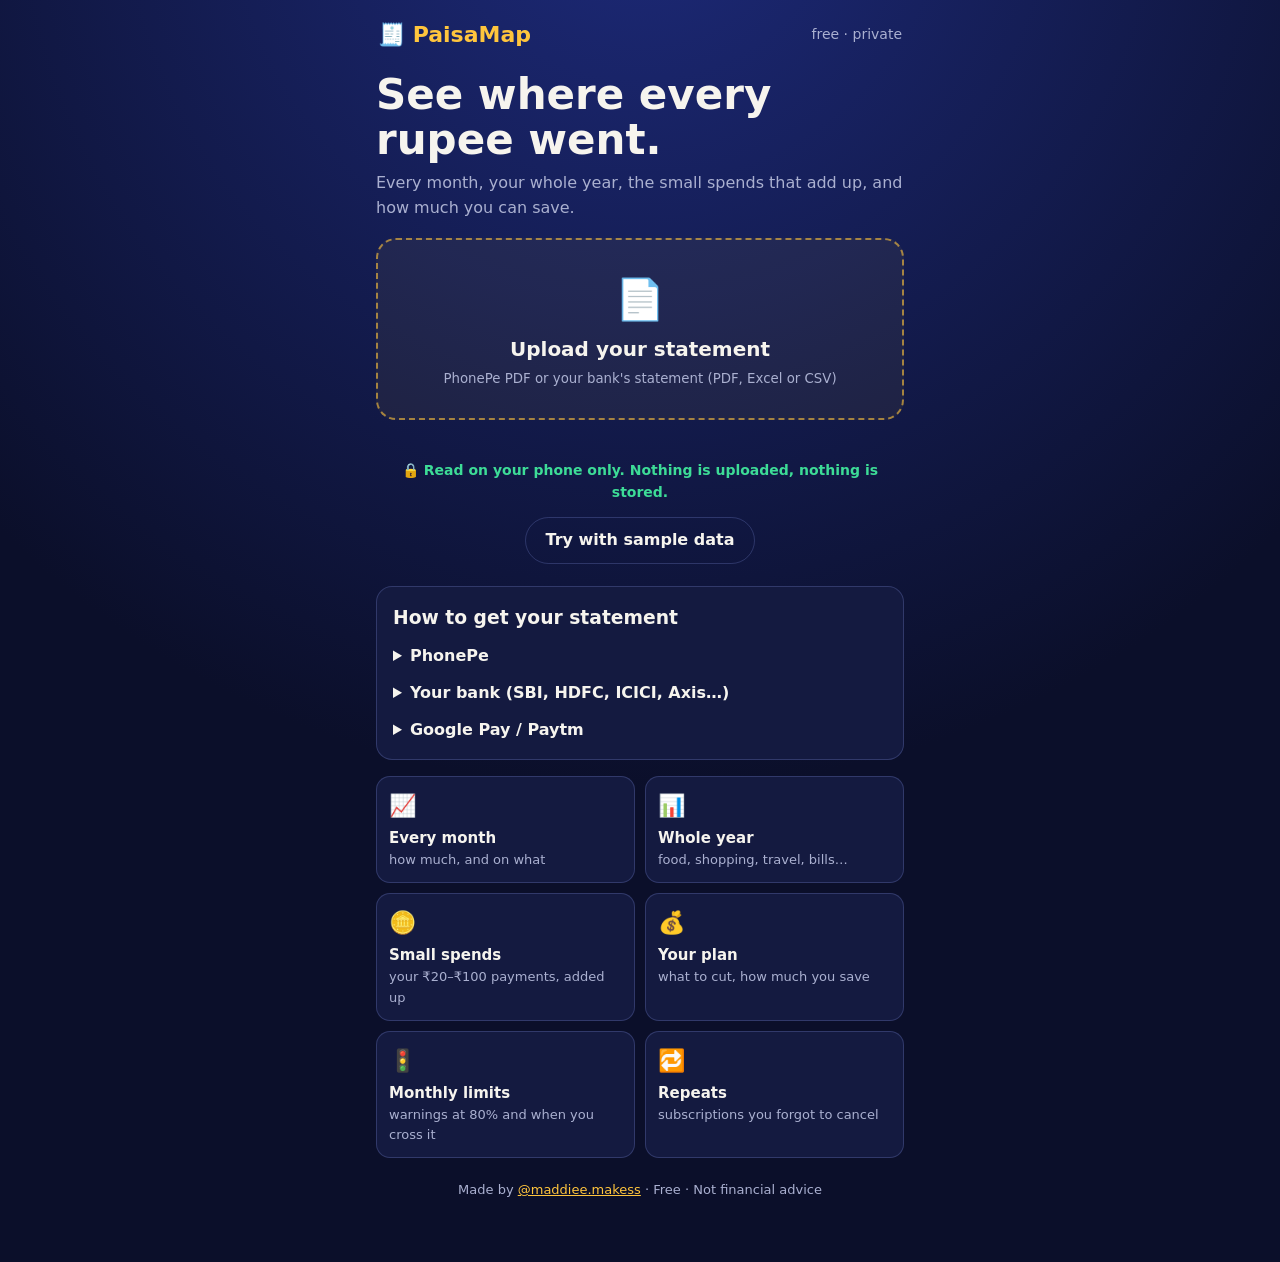
==== index.html @ 25a18e5f "Rename to PaisaMap; never save statements or payments (only limits + labels); cache-busting so updat" ====
<!doctype html>
<html lang="en">
<head>
<meta charset="utf-8">
<meta name="viewport" content="width=device-width, initial-scale=1, viewport-fit=cover">
<title>PaisaMap — see where your money went</title>
<meta name="description" content="Upload your bank or PhonePe statement and see where your money went: every month, the whole year, small spends, your regulars and how much you can save. Free. Read on your phone only.">
<meta property="og:title" content="PaisaMap">
<meta property="og:description" content="See where every rupee went. Free, and your statement never leaves your phone.">
<meta name="theme-color" content="#0b0f2a">
<link rel="icon" href="data:image/svg+xml,<svg xmlns='http://www.w3.org/2000/svg' viewBox='0 0 100 100'><text y='.9em' font-size='90'>🧾</text></svg>">
<link rel="stylesheet" href="assets/style.css?v=5">
<link rel="manifest" href="manifest.webmanifest">
<link rel="apple-touch-icon" href="icon-192.png">
<script src="vendor/xlsx.full.min.js" defer></script>
<script type="module" src="assets/app.js?v=5"></script>
</head>
<body>
<main>
  <div id="home">
    <header class="top"><span class="logo">🧾 PaisaMap</span><span class="by">free · private</span></header>
    <section class="intro">
      <h1>See where every rupee went.</h1>
      <p>Every month, your whole year, the small spends that add up, and how much you can save.</p>
    </section>
    <label id="drop" class="drop">
      <input id="file" type="file" accept=".pdf,.csv,.xls,.xlsx,application/pdf,text/csv" multiple hidden>
      <span class="ic">📄</span><b>Upload your statement</b><small>PhonePe PDF or your bank's statement (PDF, Excel or CSV)</small>
    </label>
    <p id="status" class="status"></p>
    <p class="lock">🔒 Read on your phone only. Nothing is uploaded, nothing is stored.</p>
    <button id="demo" class="ghost">Try with sample data</button>
    <section class="how">
      <h3>How to get your statement</h3>
      <details><summary>PhonePe</summary><p>Open PhonePe → <b>History</b> → tap <b>Download statement</b> (top right) → pick the months → it comes to your email as a PDF. The PDF password is usually in that email.</p></details>
      <details><summary>Your bank (SBI, HDFC, ICICI, Axis…)</summary><p>Net banking or the bank app → <b>Accounts</b> → <b>Statement</b> → choose the dates → download as <b>Excel/CSV</b> (best) or PDF.</p></details>
      <details><summary>Google Pay / Paytm</summary><p>UPI apps pay from your bank account, so your <b>bank statement</b> already has these payments. Use that.</p></details>
    </section>
    <section class="feat">
      <div>📈<b>Every month</b><span>how much, and on what</span></div>
      <div>📊<b>Whole year</b><span>food, shopping, travel, bills…</span></div>
      <div>🪙<b>Small spends</b><span>your ₹20–₹100 payments, added up</span></div>
      <div>💰<b>Your plan</b><span>what to cut, how much you save</span></div>
      <div>🚦<b>Monthly limits</b><span>warnings at 80% and when you cross it</span></div>
      <div>🔁<b>Repeats</b><span>subscriptions you forgot to cancel</span></div>
    </section>
    <p class="foot">Made by <a href="https://www.instagram.com/maddiee.makess/">@maddiee.makess</a> · Free · Not financial advice</p>
  </div>
  <div id="result" hidden>
    <header class="top"><span class="logo">🧾 PaisaMap</span><button id="again" class="small-btn">New statement</button></header>
    <div id="result-body"></div>
  </div>
</main>
</body>
</html>
---- assets/style.css ----
:root{--bg:#0b0f2a;--card:#141a40;--card2:#1a2150;--ink:#f6f4ee;--mute:#aab0d0;--acc:#ffc53d;--grn:#3ddc97;--red:#ff6b6b;--line:rgba(150,170,255,.22)}
*{box-sizing:border-box}
html{background:var(--bg)}
body{min-height:100vh;margin:0;background:radial-gradient(circle at 50% -10%,#1d2a7a 0,var(--bg) 60%) no-repeat;color:var(--ink);font:16px/1.55 system-ui,-apple-system,"Segoe UI",Roboto,sans-serif;-webkit-text-size-adjust:100%}
main{max-width:560px;margin:0 auto;padding:0 16px 48px}
.top{display:flex;align-items:center;justify-content:space-between;padding:18px 2px 6px}
.logo{font-weight:800;font-size:22px;color:var(--acc)}.by{color:var(--mute);font-size:14px}
.intro h1{font-size:clamp(30px,9vw,42px);line-height:1.08;margin:14px 0 8px}.intro p{color:var(--mute);margin:0 0 18px}
.drop{display:flex;flex-direction:column;align-items:center;gap:4px;padding:28px 16px;border:2px dashed rgba(255,197,61,.6);border-radius:20px;background:rgba(255,197,61,.06);cursor:pointer;text-align:center;transition:.15s}
.drop.on,.drop:hover{background:rgba(255,197,61,.14)}.drop .ic{font-size:40px}.drop b{font-size:20px}.drop small{color:var(--mute)}
.status{min-height:1.5em;margin:10px 0 0;color:var(--acc);text-align:center;font-weight:600}.status.bad{color:var(--red)}
.lock{color:var(--grn);text-align:center;font-weight:600;font-size:14px;margin:6px 0 14px}
button{font:inherit;cursor:pointer}
.ghost{display:block;margin:0 auto 22px;background:none;border:1px solid var(--line);color:var(--ink);border-radius:99px;padding:10px 20px;font-weight:700}
.how{background:var(--card);border:1px solid var(--line);border-radius:16px;padding:10px 16px;margin-bottom:16px}.how h3{margin:6px 0}
details summary{cursor:pointer;font-weight:700;padding:6px 0}details p{color:var(--mute);margin:4px 0 10px}
.feat{display:grid;grid-template-columns:1fr 1fr;gap:10px}.feat div{background:var(--card);border:1px solid var(--line);border-radius:14px;padding:12px;font-size:22px}
.feat b{display:block;font-size:15px;margin-top:4px}.feat span{display:block;font-size:13px;color:var(--mute)}
.foot{color:var(--mute);font-size:13px;text-align:center;margin-top:22px}a{color:var(--acc)}
.small-btn{background:var(--card2);border:1px solid var(--line);color:var(--ink);border-radius:99px;padding:6px 14px;font-size:14px;font-weight:700}
.card{background:var(--card);border:1px solid var(--line);border-radius:18px;padding:16px;margin:14px 0}
.card h3{margin:0 0 10px;font-size:19px}.note{color:var(--mute);font-size:14px;margin:8px 0 0}
.kicker{color:var(--mute);font-size:13px;margin:0;text-transform:uppercase;letter-spacing:.04em}
.hero h2{font-size:28px;margin:6px 0 12px}.hero h2 b{color:var(--acc)}
.row3{display:grid;grid-template-columns:repeat(3,1fr);gap:8px}.row3 div,.row2 div{background:var(--card2);border-radius:12px;padding:8px 10px}
.row3 span,.row2 span{display:block;font-size:12px;color:var(--mute)}.row3 b{font-size:18px}.g{color:var(--grn)}.r{color:var(--red)}
.cols{display:flex;align-items:flex-end;gap:5px;height:190px;padding-top:22px}
.col{flex:1;min-width:0;display:flex;flex-direction:column;align-items:center;justify-content:flex-end;height:100%;position:relative}
.col i{display:block;width:100%;background:#5a7cff;border-radius:6px 6px 2px 2px}.col.hi i{background:var(--acc)}
.col span{font-size:12px;color:var(--mute);margin-top:4px}.col em{font-style:normal;font-size:11px;color:var(--acc);font-weight:700;white-space:nowrap;margin-bottom:3px;visibility:hidden}.col.hi em{visibility:visible}.col.hi em{color:var(--acc);font-weight:700}
.hb{display:grid;grid-template-columns:42% 1fr auto;align-items:center;gap:8px;margin:7px 0;font-size:14px}
.hb-t{background:rgba(255,255,255,.06);border-radius:99px;height:12px;overflow:hidden}.hb-t i{display:block;height:100%;border-radius:99px}
.hb-v{text-align:right;font-weight:700;white-space:nowrap}.hb-v small{display:block;font-weight:500;color:var(--mute);font-size:11px}
.small .big{margin:0;color:var(--mute)}.small .huge{font-size:44px;font-weight:900;color:var(--acc);margin:0}
.reg{display:flex;align-items:center;justify-content:space-between;gap:10px;padding:8px 0;border-top:1px solid var(--line)}
.reg b{display:block}.reg small{color:var(--mute)}.reg select{background:var(--card2);color:var(--ink);border:1px solid var(--line);border-radius:10px;padding:6px;max-width:48%;font:inherit;font-size:13px}
.split{height:14px;border-radius:99px;background:var(--acc);overflow:hidden;margin-bottom:10px}.split i{display:block;height:100%;background:#8fa0d8}
.row2{display:grid;grid-template-columns:1fr 1fr;gap:8px}.row2 b{font-size:18px}
.pl{display:flex;justify-content:space-between;gap:10px;padding:8px 0;border-top:1px solid var(--line);font-size:15px}.pl b{color:var(--grn);white-space:nowrap}
.tot{display:flex;justify-content:space-between;align-items:center;background:rgba(61,220,151,.12);border:1px solid rgba(61,220,151,.5);border-radius:12px;padding:10px 12px;margin-top:8px}.tot b{color:var(--grn);font-size:20px}
.persona{text-align:center;background:linear-gradient(135deg,#1d2671,#7a2d8f)}.persona .emo{font-size:56px;margin:4px 0}.persona h3{font-size:26px;margin:0}
canvas{width:100%;height:auto;border-radius:14px;display:block}
.btns{display:flex;gap:10px;margin-top:10px}.btns button{flex:1;border:0;border-radius:12px;padding:12px;font-weight:800;background:var(--acc);color:#1a1206}.btns .alt{background:var(--card2);color:var(--ink);border:1px solid var(--line)}
.list{max-height:420px;overflow:auto}.tx{display:grid;grid-template-columns:56px 1fr auto;gap:8px;padding:6px 0;border-top:1px solid var(--line);font-size:14px}.tx span:first-child{color:var(--mute)}
.primary{display:block;width:100%;margin:6px 0 4px;border:0;border-radius:14px;padding:14px;font-weight:800;font-size:17px;background:var(--acc);color:#1a1206}
.demo-note{background:rgba(255,197,61,.12);border:1px solid rgba(255,197,61,.5);border-radius:12px;padding:8px 12px;margin:10px 0 0;font-size:14px}
.track h4{margin:14px 0 8px}.alerts p{margin:0 0 8px;padding:8px 10px;border-radius:10px;background:rgba(255,107,107,.12);border:1px solid rgba(255,107,107,.45);font-size:14px}
.lim{margin:10px 0}.lim-h{display:flex;justify-content:space-between;font-size:14px}.lim-t{height:12px;border-radius:99px;background:rgba(255,255,255,.08);overflow:hidden;margin:4px 0}
.lim-t i{display:block;height:100%;background:#5a7cff;border-radius:99px}.lim.ok .lim-t i{background:var(--grn)}.lim.warn .lim-t i{background:var(--acc)}.lim.over .lim-t i{background:var(--red)}
.lim-f{display:flex;justify-content:space-between;font-size:13px;color:var(--mute)}.lim.over .lim-f{color:var(--red)}.lim.warn .lim-f{color:var(--acc)}
.link{background:none;border:0;color:var(--acc);font-weight:700;padding:0;font-size:13px;text-decoration:underline}
.chipb{background:var(--card2);border:1px solid var(--line);color:var(--ink);border-radius:99px;padding:4px 10px;font-size:13px;margin:3px 2px}
.add{border-top:1px solid var(--line);margin-top:12px}.add-row{display:flex;gap:8px;margin-bottom:8px}
.add input,.add select,.add textarea{flex:1;min-width:0;background:var(--card2);color:var(--ink);border:1px solid var(--line);border-radius:10px;padding:10px;font:inherit;font-size:15px}
.add textarea{width:100%;margin:6px 0}.add button:not(.link){border:0;border-radius:10px;padding:10px 16px;font-weight:800;background:var(--acc);color:#1a1206}
.pl small{color:var(--mute);font-size:12px}.y{color:var(--acc)!important}
.months{margin-top:4px}.mrow{display:grid;grid-template-columns:52px 1fr auto;align-items:center;gap:8px;margin:6px 0;font-size:14px;position:relative}
.mrow .mn{color:var(--mute);font-weight:700}.mt{height:14px;border-radius:99px;background:rgba(255,255,255,.06);overflow:hidden}.mt i{display:block;height:100%;border-radius:99px;background:#5a7cff}
.mrow b{white-space:nowrap;min-width:78px;text-align:right}.mrow.hi .mn,.mrow.hi b{color:var(--acc)}.mrow.hi .mt i{background:var(--acc)}
.mrow em{position:absolute;right:0;top:-11px;font-style:normal;font-size:10px;font-weight:800;color:#1a1206;background:var(--acc);border-radius:99px;padding:0 6px}
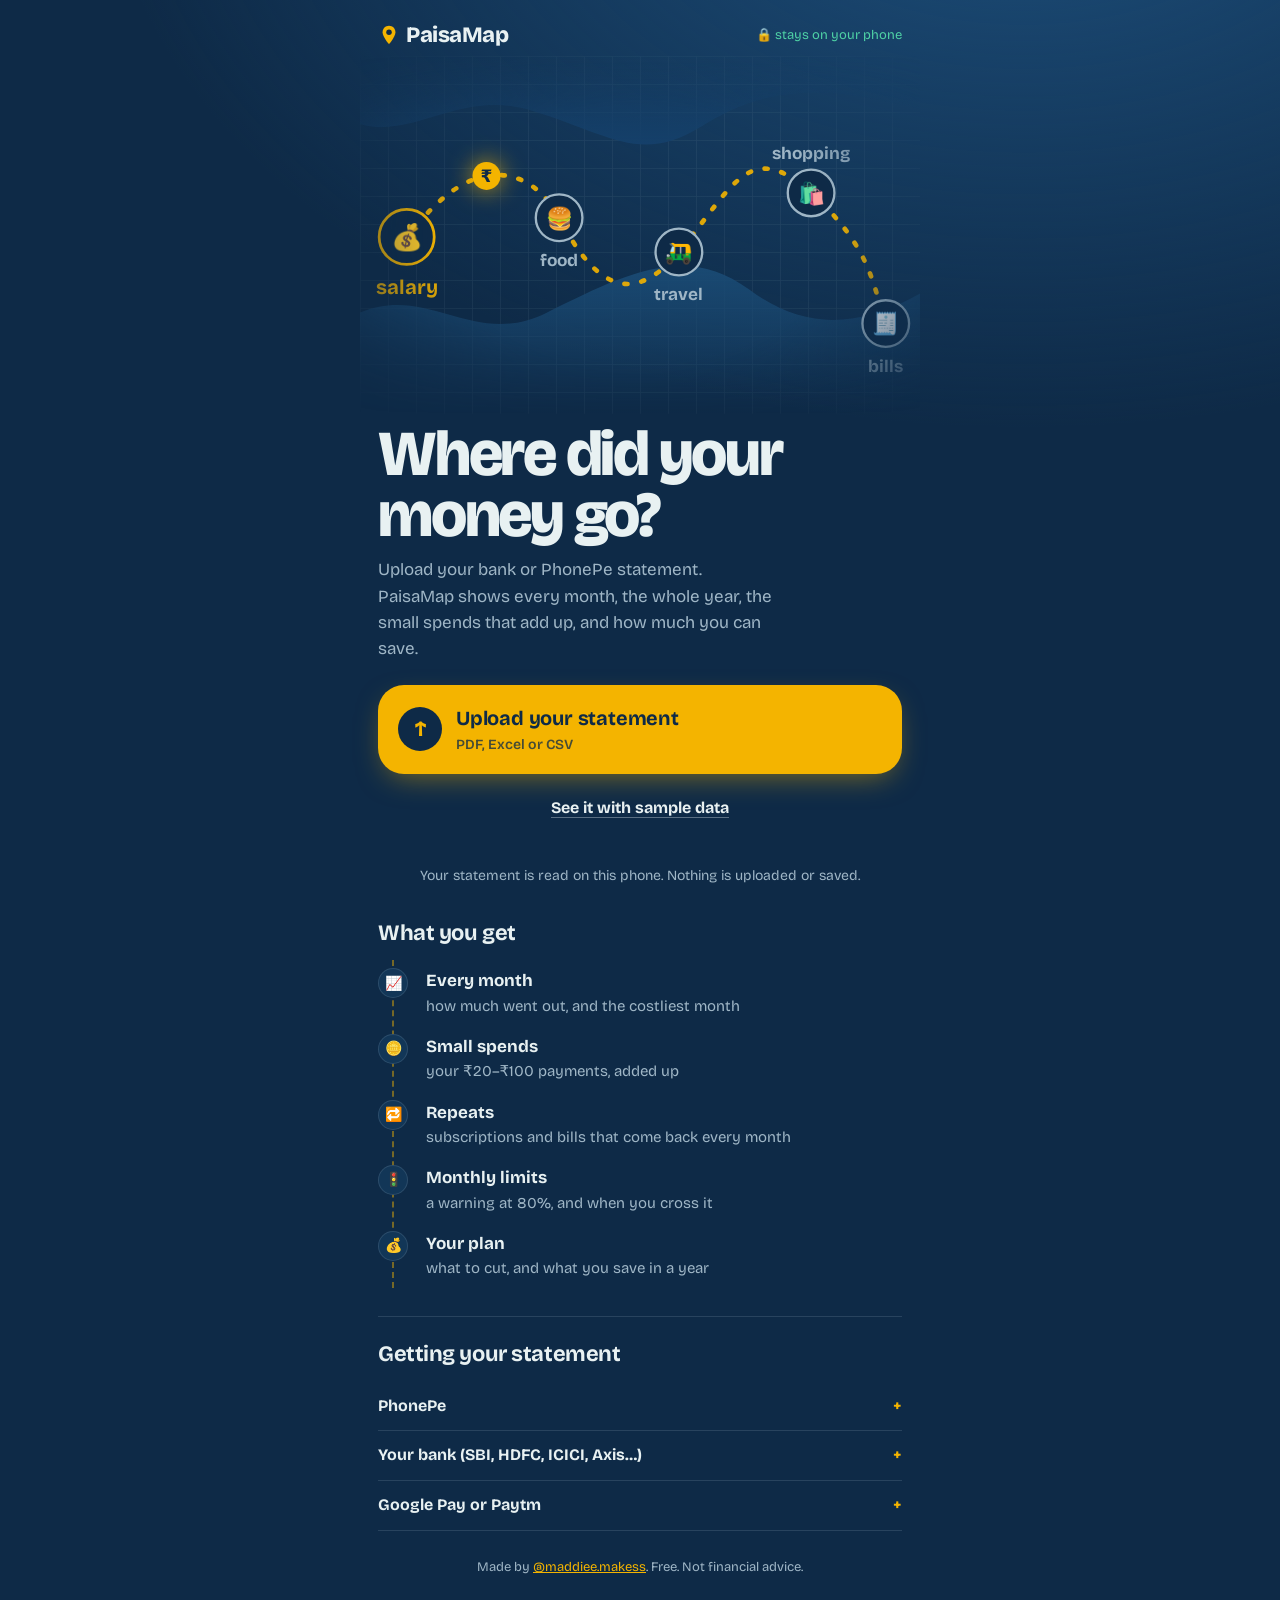
==== commit 96da2d71: "New design: map hero with a travelling ₹ coin, Bricolage type, sea-blue + marigold palette, cursor r" ====
--- a/index.html
+++ b/index.html
@@ -4,50 +4,83 @@
 <meta charset="utf-8">
 <meta name="viewport" content="width=device-width, initial-scale=1, viewport-fit=cover">
 <title>PaisaMap — see where your money went</title>
-<meta name="description" content="Upload your bank or PhonePe statement and see where your money went: every month, the whole year, small spends, your regulars and how much you can save. Free. Read on your phone only.">
+<meta name="description" content="Upload your bank or PhonePe statement and see where your money went: every month, the whole year, small spends, repeats and how much you can save. Free. Read on your phone only.">
 <meta property="og:title" content="PaisaMap">
 <meta property="og:description" content="See where every rupee went. Free, and your statement never leaves your phone.">
-<meta name="theme-color" content="#0b0f2a">
-<link rel="icon" href="data:image/svg+xml,<svg xmlns='http://www.w3.org/2000/svg' viewBox='0 0 100 100'><text y='.9em' font-size='90'>🧾</text></svg>">
-<link rel="stylesheet" href="assets/style.css?v=5">
+<meta name="theme-color" content="#0e2a47">
+<link rel="icon" href="icon-192.png">
+<link rel="preload" href="fonts/bricolage.woff2" as="font" type="font/woff2" crossorigin>
+<link rel="stylesheet" href="assets/style.css?v=6">
 <link rel="manifest" href="manifest.webmanifest">
 <link rel="apple-touch-icon" href="icon-192.png">
 <script src="vendor/xlsx.full.min.js" defer></script>
-<script type="module" src="assets/app.js?v=5"></script>
+<script type="module" src="assets/app.js?v=6"></script>
+<script type="module" src="assets/motion.js?v=6"></script>
 </head>
 <body>
+<div class="cursor" aria-hidden="true"><i></i></div>
 <main>
   <div id="home">
-    <header class="top"><span class="logo">🧾 PaisaMap</span><span class="by">free · private</span></header>
+    <header class="top">
+      <span class="logo"><svg viewBox="0 0 24 24" width="22" height="22" aria-hidden="true"><path d="M12 2c-3.9 0-7 3.1-7 7 0 5.2 7 13 7 13s7-7.8 7-13c0-3.9-3.1-7-7-7z" fill="#F4B400"/><circle cx="12" cy="9" r="3" fill="#0e2a47"/></svg>PaisaMap</span>
+      <span class="safe">🔒 stays on your phone</span>
+    </header>
+
+    <section class="hero-map" aria-label="Your money's route through a month">
+      <svg id="route" viewBox="0 0 360 230" role="img" aria-label="A coin travelling from salary to food, travel, shopping and bills">
+        <defs>
+          <linearGradient id="lg" x1="0" y1="0" x2="0" y2="1"><stop offset="0" stop-color="#1a4a73"/><stop offset="1" stop-color="#1a4a73" stop-opacity="0"/></linearGradient><linearGradient id="lg2" x1="0" y1="1" x2="0" y2="0"><stop offset="0" stop-color="#15406a"/><stop offset="1" stop-color="#15406a" stop-opacity="0"/></linearGradient>
+          <pattern id="grid" width="18" height="18" patternUnits="userSpaceOnUse"><path d="M18 0H0V18" fill="none" stroke="rgba(159,182,198,.10)" stroke-width="1"/></pattern>
+        </defs>
+        <rect width="360" height="230" fill="url(#grid)"/>
+        <path class="land" fill="url(#lg)" d="M-10 170 C40 140 70 190 120 165 S210 120 250 150 S330 175 380 140 L380 230 L-10 230Z"/>
+        <path class="land l2" fill="url(#lg2)" d="M-10 40 C30 60 60 20 110 35 S180 70 220 45 S300 15 380 40 L380 0 L-10 0Z"/>
+        <path id="trail" class="trail" d="M30 118 C70 60 110 70 128 104 S170 168 205 126 S250 52 290 88 S330 150 338 172"/>
+        <g class="pin" data-at="0.02" transform="translate(30 118)"><g class="pp"><circle r="15"/><text y="5">💰</text><text class="pl" y="31">salary</text></g></g>
+        <g class="pin" data-at="0.27" transform="translate(128 104)"><g class="pp"><circle r="15"/><text y="5">🍔</text><text class="pl" y="31">food</text></g></g>
+        <g class="pin" data-at="0.5" transform="translate(205 126)"><g class="pp"><circle r="15"/><text y="5">🛺</text><text class="pl" y="31">travel</text></g></g>
+        <g class="pin" data-at="0.74" transform="translate(290 88)"><g class="pp"><circle r="15"/><text y="5">🛍️</text><text class="pl" y="-22">shopping</text></g></g>
+        <g class="pin" data-at="0.98" transform="translate(338 172)"><g class="pp"><circle r="15"/><text y="5">🧾</text><text class="pl" y="31">bills</text></g></g>
+        <g id="coin"><circle r="9"/><text y="3.6">₹</text></g>
+      </svg>
+    </section>
+
     <section class="intro">
-      <h1>See where every rupee went.</h1>
-      <p>Every month, your whole year, the small spends that add up, and how much you can save.</p>
+      <h1>Where did your money go?</h1>
+      <p>Upload your bank or PhonePe statement. PaisaMap shows every month, the whole year, the small spends that add up, and how much you can save.</p>
     </section>
-    <label id="drop" class="drop">
+
+    <label id="drop" class="upload">
       <input id="file" type="file" accept=".pdf,.csv,.xls,.xlsx,application/pdf,text/csv" multiple hidden>
-      <span class="ic">📄</span><b>Upload your statement</b><small>PhonePe PDF or your bank's statement (PDF, Excel or CSV)</small>
+      <span class="up-ic" aria-hidden="true">↑</span>
+      <span><b>Upload your statement</b><small>PDF, Excel or CSV</small></span>
     </label>
-    <p id="status" class="status"></p>
-    <p class="lock">🔒 Read on your phone only. Nothing is uploaded, nothing is stored.</p>
-    <button id="demo" class="ghost">Try with sample data</button>
+    <button id="demo" class="ghost">See it with sample data</button>
+    <p id="status" class="status" role="status"></p>
+    <p class="lock">Your statement is read on this phone. Nothing is uploaded or saved.</p>
+
+    <section class="legend" aria-label="What you'll see">
+      <h2>What you get</h2>
+      <ul>
+        <li><span>📈</span><b>Every month</b>how much went out, and the costliest month</li>
+        <li><span>🪙</span><b>Small spends</b>your ₹20–₹100 payments, added up</li>
+        <li><span>🔁</span><b>Repeats</b>subscriptions and bills that come back every month</li>
+        <li><span>🚦</span><b>Monthly limits</b>a warning at 80%, and when you cross it</li>
+        <li><span>💰</span><b>Your plan</b>what to cut, and what you save in a year</li>
+      </ul>
+    </section>
+
     <section class="how">
-      <h3>How to get your statement</h3>
-      <details><summary>PhonePe</summary><p>Open PhonePe → <b>History</b> → tap <b>Download statement</b> (top right) → pick the months → it comes to your email as a PDF. The PDF password is usually in that email.</p></details>
-      <details><summary>Your bank (SBI, HDFC, ICICI, Axis…)</summary><p>Net banking or the bank app → <b>Accounts</b> → <b>Statement</b> → choose the dates → download as <b>Excel/CSV</b> (best) or PDF.</p></details>
-      <details><summary>Google Pay / Paytm</summary><p>UPI apps pay from your bank account, so your <b>bank statement</b> already has these payments. Use that.</p></details>
+      <h2>Getting your statement</h2>
+      <details><summary>PhonePe</summary><p>PhonePe → <b>History</b> → <b>Download statement</b> (top right) → pick the months. It arrives by email as a PDF; the password is usually in that email.</p></details>
+      <details><summary>Your bank (SBI, HDFC, ICICI, Axis…)</summary><p>Net banking or the bank app → <b>Accounts</b> → <b>Statement</b> → choose dates → download as <b>Excel/CSV</b> (best) or PDF.</p></details>
+      <details><summary>Google Pay or Paytm</summary><p>These pay from your bank account, so your <b>bank statement</b> already has every payment.</p></details>
     </section>
-    <section class="feat">
-      <div>📈<b>Every month</b><span>how much, and on what</span></div>
-      <div>📊<b>Whole year</b><span>food, shopping, travel, bills…</span></div>
-      <div>🪙<b>Small spends</b><span>your ₹20–₹100 payments, added up</span></div>
-      <div>💰<b>Your plan</b><span>what to cut, how much you save</span></div>
-      <div>🚦<b>Monthly limits</b><span>warnings at 80% and when you cross it</span></div>
-      <div>🔁<b>Repeats</b><span>subscriptions you forgot to cancel</span></div>
-    </section>
-    <p class="foot">Made by <a href="https://www.instagram.com/maddiee.makess/">@maddiee.makess</a> · Free · Not financial advice</p>
+    <p class="foot">Made by <a href="https://www.instagram.com/maddiee.makess/">@maddiee.makess</a>. Free. Not financial advice.</p>
   </div>
+
   <div id="result" hidden>
-    <header class="top"><span class="logo">🧾 PaisaMap</span><button id="again" class="small-btn">New statement</button></header>
+    <header class="top"><span class="logo"><svg viewBox="0 0 24 24" width="22" height="22" aria-hidden="true"><path d="M12 2c-3.9 0-7 3.1-7 7 0 5.2 7 13 7 13s7-7.8 7-13c0-3.9-3.1-7-7-7z" fill="#F4B400"/><circle cx="12" cy="9" r="3" fill="#0e2a47"/></svg>PaisaMap</span><button id="again" class="small-btn">New statement</button></header>
     <div id="result-body"></div>
   </div>
 </main>
--- a/assets/style.css
+++ b/assets/style.css
@@ -1,60 +1,118 @@
-:root{--bg:#0b0f2a;--card:#141a40;--card2:#1a2150;--ink:#f6f4ee;--mute:#aab0d0;--acc:#ffc53d;--grn:#3ddc97;--red:#ff6b6b;--line:rgba(150,170,255,.22)}
+/* PaisaMap — money as a map. Deep sea-blue chart, marigold route, pink for spending. */
+@font-face{font-family:"Bricolage";src:url(../fonts/bricolage.woff2) format("woff2");font-weight:200 800;font-display:swap}
+:root{
+  --sea:#0e2a47;--sea2:#123657;--sea3:#17436b;--land:#1f6f6b;--route:#f4b400;--spend:#ff5c8a;--mist:#e8f1f2;--fog:#9fb6c6;--ok:#4fd1a5;
+  --line:rgba(159,182,198,.18);--r-lg:26px;--r-md:16px;--r-sm:10px;
+  --ease:cubic-bezier(.2,.8,.2,1);--spring:cubic-bezier(.34,1.56,.64,1);
+  --font:"Bricolage",system-ui,-apple-system,"Segoe UI",Roboto,sans-serif;
+}
 *{box-sizing:border-box}
-html{background:var(--bg)}
-body{min-height:100vh;margin:0;background:radial-gradient(circle at 50% -10%,#1d2a7a 0,var(--bg) 60%) no-repeat;color:var(--ink);font:16px/1.55 system-ui,-apple-system,"Segoe UI",Roboto,sans-serif;-webkit-text-size-adjust:100%}
-main{max-width:560px;margin:0 auto;padding:0 16px 48px}
-.top{display:flex;align-items:center;justify-content:space-between;padding:18px 2px 6px}
-.logo{font-weight:800;font-size:22px;color:var(--acc)}.by{color:var(--mute);font-size:14px}
-.intro h1{font-size:clamp(30px,9vw,42px);line-height:1.08;margin:14px 0 8px}.intro p{color:var(--mute);margin:0 0 18px}
-.drop{display:flex;flex-direction:column;align-items:center;gap:4px;padding:28px 16px;border:2px dashed rgba(255,197,61,.6);border-radius:20px;background:rgba(255,197,61,.06);cursor:pointer;text-align:center;transition:.15s}
-.drop.on,.drop:hover{background:rgba(255,197,61,.14)}.drop .ic{font-size:40px}.drop b{font-size:20px}.drop small{color:var(--mute)}
-.status{min-height:1.5em;margin:10px 0 0;color:var(--acc);text-align:center;font-weight:600}.status.bad{color:var(--red)}
-.lock{color:var(--grn);text-align:center;font-weight:600;font-size:14px;margin:6px 0 14px}
-button{font:inherit;cursor:pointer}
-.ghost{display:block;margin:0 auto 22px;background:none;border:1px solid var(--line);color:var(--ink);border-radius:99px;padding:10px 20px;font-weight:700}
-.how{background:var(--card);border:1px solid var(--line);border-radius:16px;padding:10px 16px;margin-bottom:16px}.how h3{margin:6px 0}
-details summary{cursor:pointer;font-weight:700;padding:6px 0}details p{color:var(--mute);margin:4px 0 10px}
-.feat{display:grid;grid-template-columns:1fr 1fr;gap:10px}.feat div{background:var(--card);border:1px solid var(--line);border-radius:14px;padding:12px;font-size:22px}
-.feat b{display:block;font-size:15px;margin-top:4px}.feat span{display:block;font-size:13px;color:var(--mute)}
-.foot{color:var(--mute);font-size:13px;text-align:center;margin-top:22px}a{color:var(--acc)}
-.small-btn{background:var(--card2);border:1px solid var(--line);color:var(--ink);border-radius:99px;padding:6px 14px;font-size:14px;font-weight:700}
-.card{background:var(--card);border:1px solid var(--line);border-radius:18px;padding:16px;margin:14px 0}
-.card h3{margin:0 0 10px;font-size:19px}.note{color:var(--mute);font-size:14px;margin:8px 0 0}
-.kicker{color:var(--mute);font-size:13px;margin:0;text-transform:uppercase;letter-spacing:.04em}
-.hero h2{font-size:28px;margin:6px 0 12px}.hero h2 b{color:var(--acc)}
-.row3{display:grid;grid-template-columns:repeat(3,1fr);gap:8px}.row3 div,.row2 div{background:var(--card2);border-radius:12px;padding:8px 10px}
-.row3 span,.row2 span{display:block;font-size:12px;color:var(--mute)}.row3 b{font-size:18px}.g{color:var(--grn)}.r{color:var(--red)}
-.cols{display:flex;align-items:flex-end;gap:5px;height:190px;padding-top:22px}
-.col{flex:1;min-width:0;display:flex;flex-direction:column;align-items:center;justify-content:flex-end;height:100%;position:relative}
-.col i{display:block;width:100%;background:#5a7cff;border-radius:6px 6px 2px 2px}.col.hi i{background:var(--acc)}
-.col span{font-size:12px;color:var(--mute);margin-top:4px}.col em{font-style:normal;font-size:11px;color:var(--acc);font-weight:700;white-space:nowrap;margin-bottom:3px;visibility:hidden}.col.hi em{visibility:visible}.col.hi em{color:var(--acc);font-weight:700}
-.hb{display:grid;grid-template-columns:42% 1fr auto;align-items:center;gap:8px;margin:7px 0;font-size:14px}
-.hb-t{background:rgba(255,255,255,.06);border-radius:99px;height:12px;overflow:hidden}.hb-t i{display:block;height:100%;border-radius:99px}
-.hb-v{text-align:right;font-weight:700;white-space:nowrap}.hb-v small{display:block;font-weight:500;color:var(--mute);font-size:11px}
-.small .big{margin:0;color:var(--mute)}.small .huge{font-size:44px;font-weight:900;color:var(--acc);margin:0}
-.reg{display:flex;align-items:center;justify-content:space-between;gap:10px;padding:8px 0;border-top:1px solid var(--line)}
-.reg b{display:block}.reg small{color:var(--mute)}.reg select{background:var(--card2);color:var(--ink);border:1px solid var(--line);border-radius:10px;padding:6px;max-width:48%;font:inherit;font-size:13px}
-.split{height:14px;border-radius:99px;background:var(--acc);overflow:hidden;margin-bottom:10px}.split i{display:block;height:100%;background:#8fa0d8}
-.row2{display:grid;grid-template-columns:1fr 1fr;gap:8px}.row2 b{font-size:18px}
-.pl{display:flex;justify-content:space-between;gap:10px;padding:8px 0;border-top:1px solid var(--line);font-size:15px}.pl b{color:var(--grn);white-space:nowrap}
-.tot{display:flex;justify-content:space-between;align-items:center;background:rgba(61,220,151,.12);border:1px solid rgba(61,220,151,.5);border-radius:12px;padding:10px 12px;margin-top:8px}.tot b{color:var(--grn);font-size:20px}
-.persona{text-align:center;background:linear-gradient(135deg,#1d2671,#7a2d8f)}.persona .emo{font-size:56px;margin:4px 0}.persona h3{font-size:26px;margin:0}
-canvas{width:100%;height:auto;border-radius:14px;display:block}
-.btns{display:flex;gap:10px;margin-top:10px}.btns button{flex:1;border:0;border-radius:12px;padding:12px;font-weight:800;background:var(--acc);color:#1a1206}.btns .alt{background:var(--card2);color:var(--ink);border:1px solid var(--line)}
-.list{max-height:420px;overflow:auto}.tx{display:grid;grid-template-columns:56px 1fr auto;gap:8px;padding:6px 0;border-top:1px solid var(--line);font-size:14px}.tx span:first-child{color:var(--mute)}
-.primary{display:block;width:100%;margin:6px 0 4px;border:0;border-radius:14px;padding:14px;font-weight:800;font-size:17px;background:var(--acc);color:#1a1206}
-.demo-note{background:rgba(255,197,61,.12);border:1px solid rgba(255,197,61,.5);border-radius:12px;padding:8px 12px;margin:10px 0 0;font-size:14px}
-.track h4{margin:14px 0 8px}.alerts p{margin:0 0 8px;padding:8px 10px;border-radius:10px;background:rgba(255,107,107,.12);border:1px solid rgba(255,107,107,.45);font-size:14px}
-.lim{margin:10px 0}.lim-h{display:flex;justify-content:space-between;font-size:14px}.lim-t{height:12px;border-radius:99px;background:rgba(255,255,255,.08);overflow:hidden;margin:4px 0}
-.lim-t i{display:block;height:100%;background:#5a7cff;border-radius:99px}.lim.ok .lim-t i{background:var(--grn)}.lim.warn .lim-t i{background:var(--acc)}.lim.over .lim-t i{background:var(--red)}
-.lim-f{display:flex;justify-content:space-between;font-size:13px;color:var(--mute)}.lim.over .lim-f{color:var(--red)}.lim.warn .lim-f{color:var(--acc)}
-.link{background:none;border:0;color:var(--acc);font-weight:700;padding:0;font-size:13px;text-decoration:underline}
-.chipb{background:var(--card2);border:1px solid var(--line);color:var(--ink);border-radius:99px;padding:4px 10px;font-size:13px;margin:3px 2px}
-.add{border-top:1px solid var(--line);margin-top:12px}.add-row{display:flex;gap:8px;margin-bottom:8px}
-.add input,.add select,.add textarea{flex:1;min-width:0;background:var(--card2);color:var(--ink);border:1px solid var(--line);border-radius:10px;padding:10px;font:inherit;font-size:15px}
-.add textarea{width:100%;margin:6px 0}.add button:not(.link){border:0;border-radius:10px;padding:10px 16px;font-weight:800;background:var(--acc);color:#1a1206}
-.pl small{color:var(--mute);font-size:12px}.y{color:var(--acc)!important}
-.months{margin-top:4px}.mrow{display:grid;grid-template-columns:52px 1fr auto;align-items:center;gap:8px;margin:6px 0;font-size:14px;position:relative}
-.mrow .mn{color:var(--mute);font-weight:700}.mt{height:14px;border-radius:99px;background:rgba(255,255,255,.06);overflow:hidden}.mt i{display:block;height:100%;border-radius:99px;background:#5a7cff}
-.mrow b{white-space:nowrap;min-width:78px;text-align:right}.mrow.hi .mn,.mrow.hi b{color:var(--acc)}.mrow.hi .mt i{background:var(--acc)}
-.mrow em{position:absolute;right:0;top:-11px;font-style:normal;font-size:10px;font-weight:800;color:#1a1206;background:var(--acc);border-radius:99px;padding:0 6px}
+html{background:var(--sea)}
+body{margin:0;min-height:100vh;color:var(--mist);font:16px/1.55 var(--font);font-optical-sizing:auto;-webkit-text-size-adjust:100%;-webkit-tap-highlight-color:transparent;
+  background:radial-gradient(120% 60% at 80% -10%,#1d4f7c 0,transparent 60%),var(--sea)}
+main{max-width:560px;margin:0 auto;padding:0 18px 56px}
+a{color:var(--route)}
+button,select,input,textarea{font:inherit;color:inherit}
+:focus-visible{outline:2px solid var(--route);outline-offset:3px;border-radius:6px}
+.top{display:flex;align-items:center;justify-content:space-between;padding:18px 0 4px}
+.logo{display:inline-flex;align-items:center;gap:6px;font-weight:800;font-size:22px;letter-spacing:-.02em}
+.safe{font-size:13px;color:var(--ok)}
+.hero-map{margin:0 -18px;-webkit-mask-image:radial-gradient(ellipse 70% 72% at 50% 50%,#000 50%,transparent 100%);mask-image:radial-gradient(ellipse 70% 72% at 50% 50%,#000 50%,transparent 100%)}
+#route{width:100%;height:auto;display:block;overflow:hidden}
+#route .trail{fill:none;stroke:var(--route);stroke-width:3;stroke-linecap:round;stroke-dasharray:2 9;opacity:.9}
+#route .pin circle{fill:var(--sea);stroke:var(--fog);stroke-width:1.5;transition:stroke .3s}
+#route .pin text{font-size:14px;text-anchor:middle}
+#route .pin .pl{font-size:11px;font-weight:700;fill:var(--fog);font-family:var(--font)}
+#route .pin .pp{transform-box:fill-box;transform-origin:center;transition:transform .45s var(--spring)}
+#route .pin.hit .pp{transform:scale(1.18)}#route .pin.hit circle{stroke:var(--route)}#route .pin.hit .pl{fill:var(--route)}
+#coin circle{fill:var(--route);filter:drop-shadow(0 0 8px rgba(244,180,0,.8))}
+#coin text{font-size:11px;font-weight:900;text-anchor:middle;fill:var(--sea);font-family:system-ui,sans-serif}
+.intro h1{font-size:clamp(40px,12.5vw,64px);line-height:.95;letter-spacing:-.035em;font-weight:800;margin:10px 0 12px;font-variation-settings:"opsz" 96}
+.intro p{color:var(--fog);margin:0 0 22px;max-width:36ch;font-size:17px}
+.upload{position:relative;overflow:hidden;display:flex;align-items:center;gap:14px;padding:18px 20px;border-radius:var(--r-lg);background:var(--route);color:var(--sea);cursor:pointer;
+  box-shadow:0 10px 30px -10px rgba(244,180,0,.55);transition:transform .25s var(--spring),box-shadow .25s}
+.upload b{display:block;font-size:20px;letter-spacing:-.01em}.upload small{display:block;font-size:14px;opacity:.75;font-weight:600}
+.up-ic{display:grid;place-items:center;width:44px;height:44px;border-radius:50%;background:var(--sea);color:var(--route);font-size:22px;font-weight:900;transition:transform .35s var(--spring)}
+.upload:hover{transform:translateY(-2px);box-shadow:0 16px 36px -12px rgba(244,180,0,.7)}.upload:hover .up-ic{transform:translateY(-3px)}
+.upload:active{transform:scale(.97)}
+.upload.on{transform:scale(1.02);box-shadow:0 0 0 6px rgba(244,180,0,.25)}
+.upload.busy .up-ic{animation:spin 1s linear infinite}
+@keyframes spin{to{transform:rotate(360deg)}}
+.ghost{display:block;margin:12px auto 0;background:none;border:0;color:var(--mist);font-weight:700;padding:10px 6px;text-decoration:underline;text-underline-offset:4px;text-decoration-color:rgba(232,241,242,.35);cursor:pointer;transition:text-decoration-color .2s}
+.ghost:hover{text-decoration-color:var(--route)}
+.status{min-height:1.4em;margin:8px 0 0;color:var(--route);text-align:center;font-weight:700}.status.bad{color:var(--spend)}
+.lock{color:var(--fog);text-align:center;font-size:14px;margin:4px 0 30px}
+.legend h2,.how h2{font-size:22px;letter-spacing:-.02em;margin:0 0 10px}
+.legend ul{list-style:none;margin:0 0 28px 14px;padding:0 0 0 14px;border-left:2px dashed rgba(244,180,0,.45)}
+.legend li{position:relative;padding:8px 0 8px 18px;color:var(--fog);font-size:15px}
+.legend li span{position:absolute;left:-30px;top:8px;display:grid;place-items:center;width:30px;height:30px;border-radius:50%;background:var(--sea2);border:1px solid var(--line);font-size:14px}
+.legend li b{display:block;color:var(--mist);font-size:17px}
+.how{border-top:1px solid var(--line);padding-top:20px}
+details{border-bottom:1px solid var(--line)}details summary{cursor:pointer;font-weight:700;padding:12px 0;list-style:none;display:flex;justify-content:space-between}
+details summary::-webkit-details-marker{display:none}details summary::after{content:"+";color:var(--route);font-weight:800;transition:transform .3s var(--ease)}
+details[open] summary::after{transform:rotate(45deg)}details p{color:var(--fog);margin:0 0 14px}
+.card details{border:0}
+.foot{color:var(--fog);font-size:13px;text-align:center;margin-top:26px}
+.small-btn{background:var(--sea2);border:1px solid var(--line);border-radius:99px;padding:8px 14px;font-size:14px;font-weight:700;cursor:pointer;transition:transform .2s var(--spring),background .2s}
+.small-btn:hover{background:var(--sea3)}.small-btn:active{transform:scale(.95)}
+.card{background:var(--sea2);border:1px solid var(--line);border-radius:var(--r-md);padding:18px;margin:14px 0}
+.card h3{margin:0 0 12px;font-size:20px;letter-spacing:-.015em}.card h4{margin:16px 0 8px}
+.note{color:var(--fog);font-size:14px;margin:10px 0 0}
+.kicker{color:var(--fog);font-size:14px;margin:0}
+.hero{background:transparent;border:0;padding:6px 0 0;margin-top:6px}
+.hero h2{font-size:clamp(34px,10vw,52px);line-height:1;letter-spacing:-.035em;margin:6px 0 16px;font-weight:800}
+.hero h2 b{display:block;color:var(--route)}
+.row3{display:grid;grid-template-columns:repeat(3,1fr);gap:8px}.row3 div,.row2 div{background:var(--sea2);border:1px solid var(--line);border-radius:var(--r-sm);padding:10px}
+.row3 span,.row2 span{display:block;font-size:12px;color:var(--fog)}.row3 b{font-size:19px}.row2 b{font-size:18px}
+.g{color:var(--ok)}.r{color:var(--spend)}.y{color:var(--route)!important}
+.months{margin-top:4px}.mrow{display:grid;grid-template-columns:44px 1fr auto;align-items:center;gap:10px;margin:7px 0;font-size:14px}
+.mrow .mn{color:var(--fog);font-weight:700}.mt{height:12px;border-radius:99px;background:rgba(255,255,255,.06);overflow:hidden}
+.mt i,.hb-t i,.lim-t i,.split i{display:block;height:100%;border-radius:99px;transform-origin:left;transform:scaleX(0);transition:transform .9s var(--ease)}
+.go .mt i,.go .hb-t i,.go .lim-t i,.go .split i{transform:scaleX(1)}
+.mt i{background:#4f86c6}.mrow b{white-space:nowrap;min-width:82px;text-align:right}
+.mrow.hi .mn,.mrow.hi b{color:var(--route)}.mrow.hi .mt i{background:var(--route)}
+.hb{display:grid;grid-template-columns:44% 1fr auto;align-items:center;gap:10px;margin:9px 0;font-size:14px}
+.hb-t{background:rgba(255,255,255,.06);border-radius:99px;height:12px;overflow:hidden}
+.hb-v{text-align:right;font-weight:700;white-space:nowrap}.hb-v small{display:block;font-weight:500;color:var(--fog);font-size:11px}
+.small .big{margin:0;color:var(--fog)}.small .huge{font-size:48px;font-weight:800;letter-spacing:-.03em;color:var(--route);margin:0;line-height:1.1}
+.reg{display:flex;align-items:center;justify-content:space-between;gap:10px;padding:10px 0;border-top:1px solid var(--line)}
+.reg b{display:block}.reg small{color:var(--fog)}
+select,input,textarea{background:var(--sea);border:1px solid var(--line);border-radius:var(--r-sm);padding:10px;font-size:15px}
+.reg select{max-width:50%;font-size:13px;padding:7px}
+.split{height:14px;border-radius:99px;background:var(--route);overflow:hidden;margin-bottom:12px}.split i{background:#7f9cc7}
+.row2{display:grid;grid-template-columns:1fr 1fr;gap:8px}
+.pl{display:flex;justify-content:space-between;gap:10px;padding:10px 0;border-top:1px solid var(--line);font-size:15px}.pl b{color:var(--ok);white-space:nowrap}.pl small{color:var(--fog);font-size:12px}
+.tot{display:flex;justify-content:space-between;align-items:center;background:rgba(79,209,165,.12);border:1px solid rgba(79,209,165,.45);border-radius:var(--r-sm);padding:12px;margin-top:10px}.tot b{color:var(--ok);font-size:20px}
+.persona{text-align:center;background:linear-gradient(160deg,var(--sea3),#3b2a6b);border:0;border-radius:var(--r-lg)}
+.persona .emo{font-size:60px;margin:6px 0;display:inline-block}.persona h3{font-size:30px;margin:0}
+.go .persona .emo{animation:bob 2.6s ease-in-out infinite}@keyframes bob{50%{transform:translateY(-6px) rotate(-4deg)}}
+canvas{width:100%;height:auto;border-radius:var(--r-md);display:block}
+.btns{display:flex;gap:10px;margin-top:12px}.btns button{flex:1;border:0;border-radius:var(--r-sm);padding:13px;font-weight:800;background:var(--route);color:var(--sea);cursor:pointer;transition:transform .2s var(--spring)}
+.btns .alt{background:var(--sea3);color:var(--mist)}.btns button:active{transform:scale(.96)}
+.list{max-height:420px;overflow:auto}.tx{display:grid;grid-template-columns:56px 1fr auto;gap:8px;padding:7px 0;border-top:1px solid var(--line);font-size:14px}.tx span:first-child{color:var(--fog)}
+.demo-note{background:rgba(244,180,0,.12);border:1px solid rgba(244,180,0,.45);border-radius:var(--r-sm);padding:9px 12px;margin:12px 0 0;font-size:14px}
+.track{border-color:rgba(244,180,0,.35)}
+.alerts p{margin:0 0 8px;padding:10px 12px;border-radius:var(--r-sm);background:rgba(255,92,138,.12);border:1px solid rgba(255,92,138,.45);font-size:14px;animation:pop .5s var(--spring) both}
+@keyframes pop{from{opacity:0;transform:scale(.94)}}
+.lim{margin:12px 0}.lim-h{display:flex;justify-content:space-between;font-size:14px}.lim-t{height:12px;border-radius:99px;background:rgba(255,255,255,.07);overflow:hidden;margin:5px 0}
+.lim-t i{background:#4f86c6}.lim.ok .lim-t i{background:var(--ok)}.lim.warn .lim-t i{background:var(--route)}.lim.over .lim-t i{background:var(--spend)}
+.lim-f{display:flex;justify-content:space-between;font-size:13px;color:var(--fog)}.lim.over .lim-f{color:var(--spend)}.lim.warn .lim-f{color:var(--route)}
+.link{background:none;border:0;color:var(--route);font-weight:700;padding:0;font-size:13px;text-decoration:underline;text-underline-offset:3px;cursor:pointer}
+.chipb{background:var(--sea);border:1px solid var(--line);border-radius:99px;padding:6px 11px;font-size:13px;margin:3px 2px;cursor:pointer;transition:transform .2s var(--spring),border-color .2s}
+.chipb:hover{border-color:var(--route)}.chipb:active{transform:scale(.94)}
+.add{border-top:1px solid var(--line);margin-top:14px}.add-row{display:flex;gap:8px;margin-bottom:8px}
+.add input,.add select,.add textarea{flex:1;min-width:0}.add textarea{width:100%;margin:6px 0}
+.add button:not(.link){border:0;border-radius:var(--r-sm);padding:10px 18px;font-weight:800;background:var(--route);color:var(--sea);cursor:pointer;transition:transform .2s var(--spring)}
+.add button:not(.link):active{transform:scale(.94)}
+.go > .card,.go > .hero{animation:rise .6s var(--ease) both}
+.go > :nth-child(2){animation-delay:.06s}.go > :nth-child(3){animation-delay:.12s}.go > :nth-child(4){animation-delay:.18s}.go > :nth-child(5){animation-delay:.24s}
+@keyframes rise{from{opacity:0;transform:translateY(16px)}}
+.ripple{position:absolute;border-radius:50%;pointer-events:none;background:rgba(255,255,255,.45);transform:scale(0);animation:rip .6s var(--ease) forwards}
+@keyframes rip{to{transform:scale(1);opacity:0}}
+.cursor{position:fixed;left:0;top:0;width:34px;height:34px;margin:-17px 0 0 -17px;border:2px solid var(--route);border-radius:50%;pointer-events:none;z-index:99;opacity:0;
+  transition:width .25s var(--spring),height .25s var(--spring),margin .25s var(--spring),background .25s,opacity .3s}
+.cursor i{position:absolute;left:50%;top:50%;width:4px;height:4px;margin:-2px;border-radius:50%;background:var(--route)}
+.cursor.on{opacity:1}.cursor.big{width:58px;height:58px;margin:-29px 0 0 -29px;background:rgba(244,180,0,.12)}
+.cursor.press{width:26px;height:26px;margin:-13px 0 0 -13px}
+@media (hover:none),(pointer:coarse){.cursor{display:none}}
+@media (prefers-reduced-motion:reduce){*,*::before,*::after{animation:none!important;transition:none!important}.mt i,.hb-t i,.lim-t i,.split i{transform:none}}
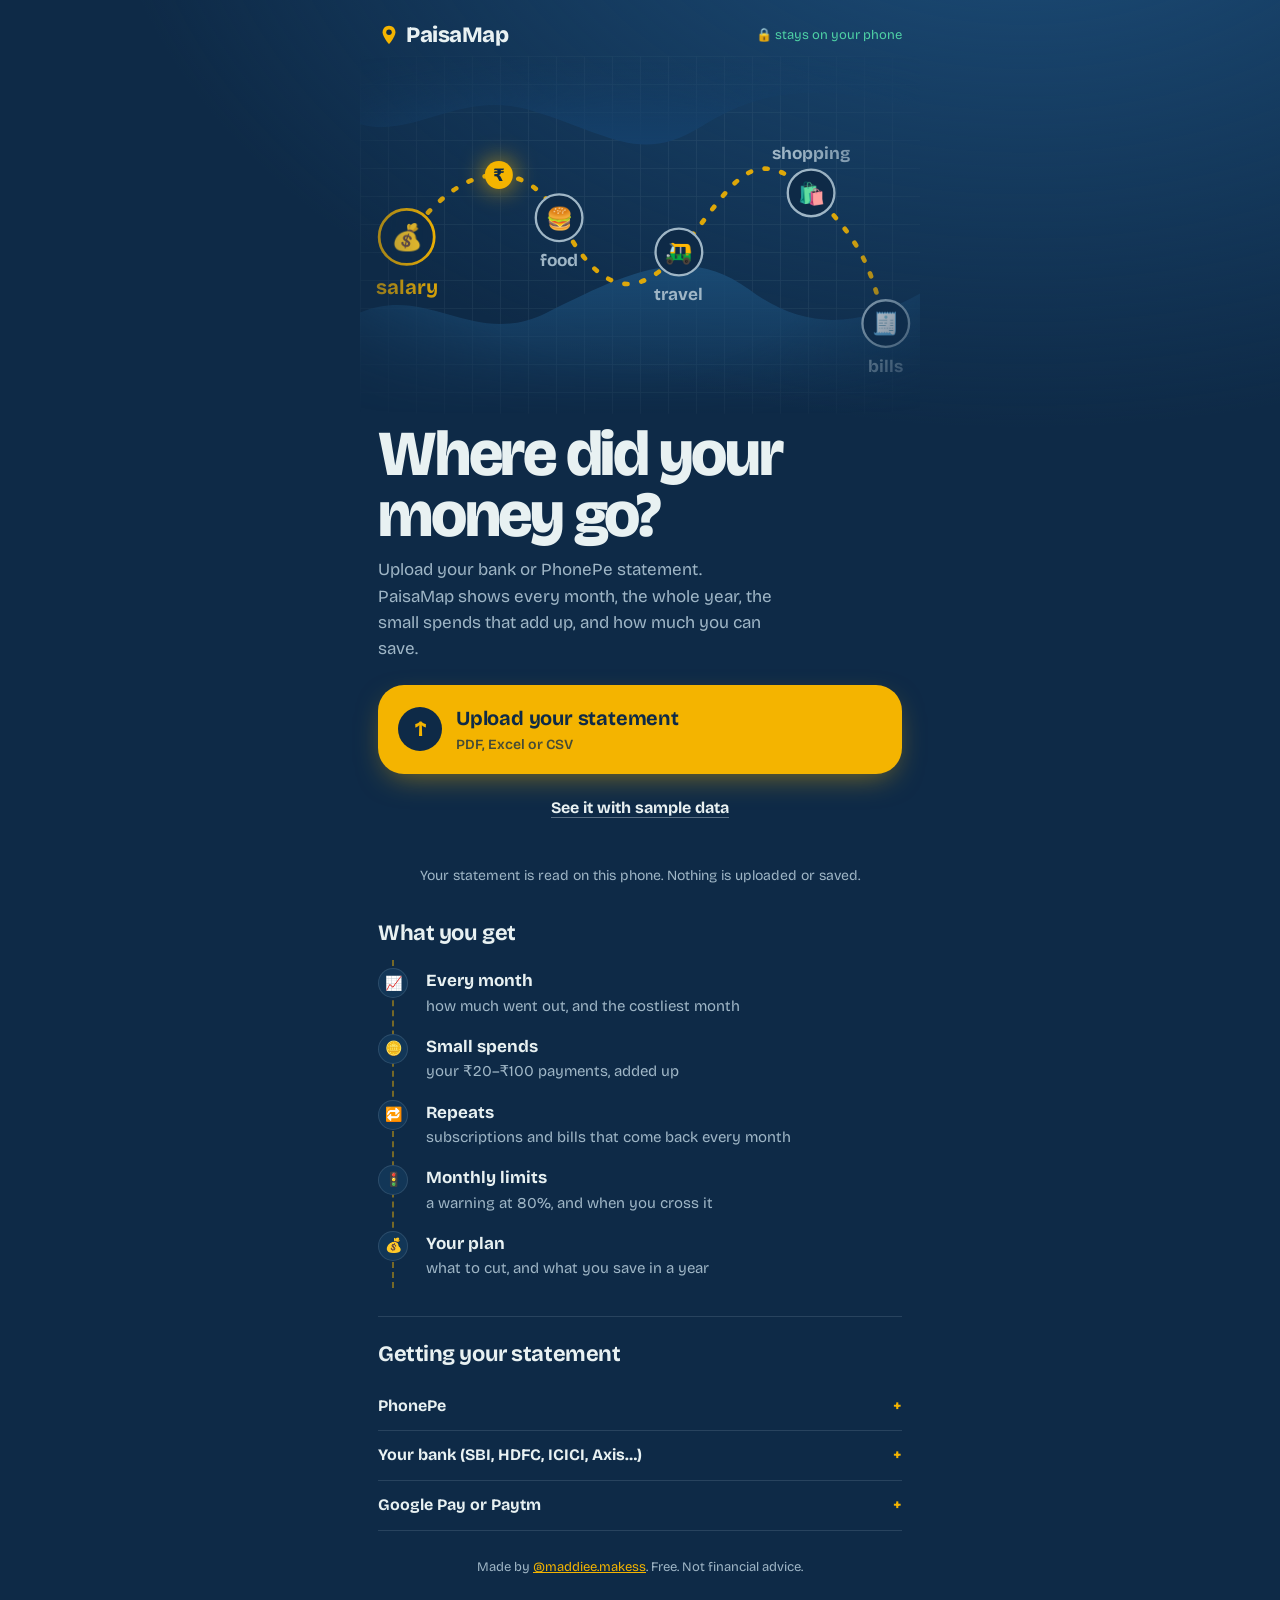
==== commit aeebb7d5: "Remove the cursor ring Co-Authored-By: Claude Opus 5.5 <noreply@anthropic.com> Claude-Session: https" ====
--- a/index.html
+++ b/index.html
@@ -10,15 +10,14 @@
 <meta name="theme-color" content="#0e2a47">
 <link rel="icon" href="icon-192.png">
 <link rel="preload" href="fonts/bricolage.woff2" as="font" type="font/woff2" crossorigin>
-<link rel="stylesheet" href="assets/style.css?v=6">
+<link rel="stylesheet" href="assets/style.css?v=7">
 <link rel="manifest" href="manifest.webmanifest">
 <link rel="apple-touch-icon" href="icon-192.png">
 <script src="vendor/xlsx.full.min.js" defer></script>
-<script type="module" src="assets/app.js?v=6"></script>
-<script type="module" src="assets/motion.js?v=6"></script>
+<script type="module" src="assets/app.js?v=7"></script>
+<script type="module" src="assets/motion.js?v=7"></script>
 </head>
 <body>
-<div class="cursor" aria-hidden="true"><i></i></div>
 <main>
   <div id="home">
     <header class="top">
--- a/assets/style.css
+++ b/assets/style.css
@@ -109,10 +109,4 @@
 @keyframes rise{from{opacity:0;transform:translateY(16px)}}
 .ripple{position:absolute;border-radius:50%;pointer-events:none;background:rgba(255,255,255,.45);transform:scale(0);animation:rip .6s var(--ease) forwards}
 @keyframes rip{to{transform:scale(1);opacity:0}}
-.cursor{position:fixed;left:0;top:0;width:34px;height:34px;margin:-17px 0 0 -17px;border:2px solid var(--route);border-radius:50%;pointer-events:none;z-index:99;opacity:0;
-  transition:width .25s var(--spring),height .25s var(--spring),margin .25s var(--spring),background .25s,opacity .3s}
-.cursor i{position:absolute;left:50%;top:50%;width:4px;height:4px;margin:-2px;border-radius:50%;background:var(--route)}
-.cursor.on{opacity:1}.cursor.big{width:58px;height:58px;margin:-29px 0 0 -29px;background:rgba(244,180,0,.12)}
-.cursor.press{width:26px;height:26px;margin:-13px 0 0 -13px}
-@media (hover:none),(pointer:coarse){.cursor{display:none}}
 @media (prefers-reduced-motion:reduce){*,*::before,*::after{animation:none!important;transition:none!important}.mt i,.hb-t i,.lim-t i,.split i{transform:none}}
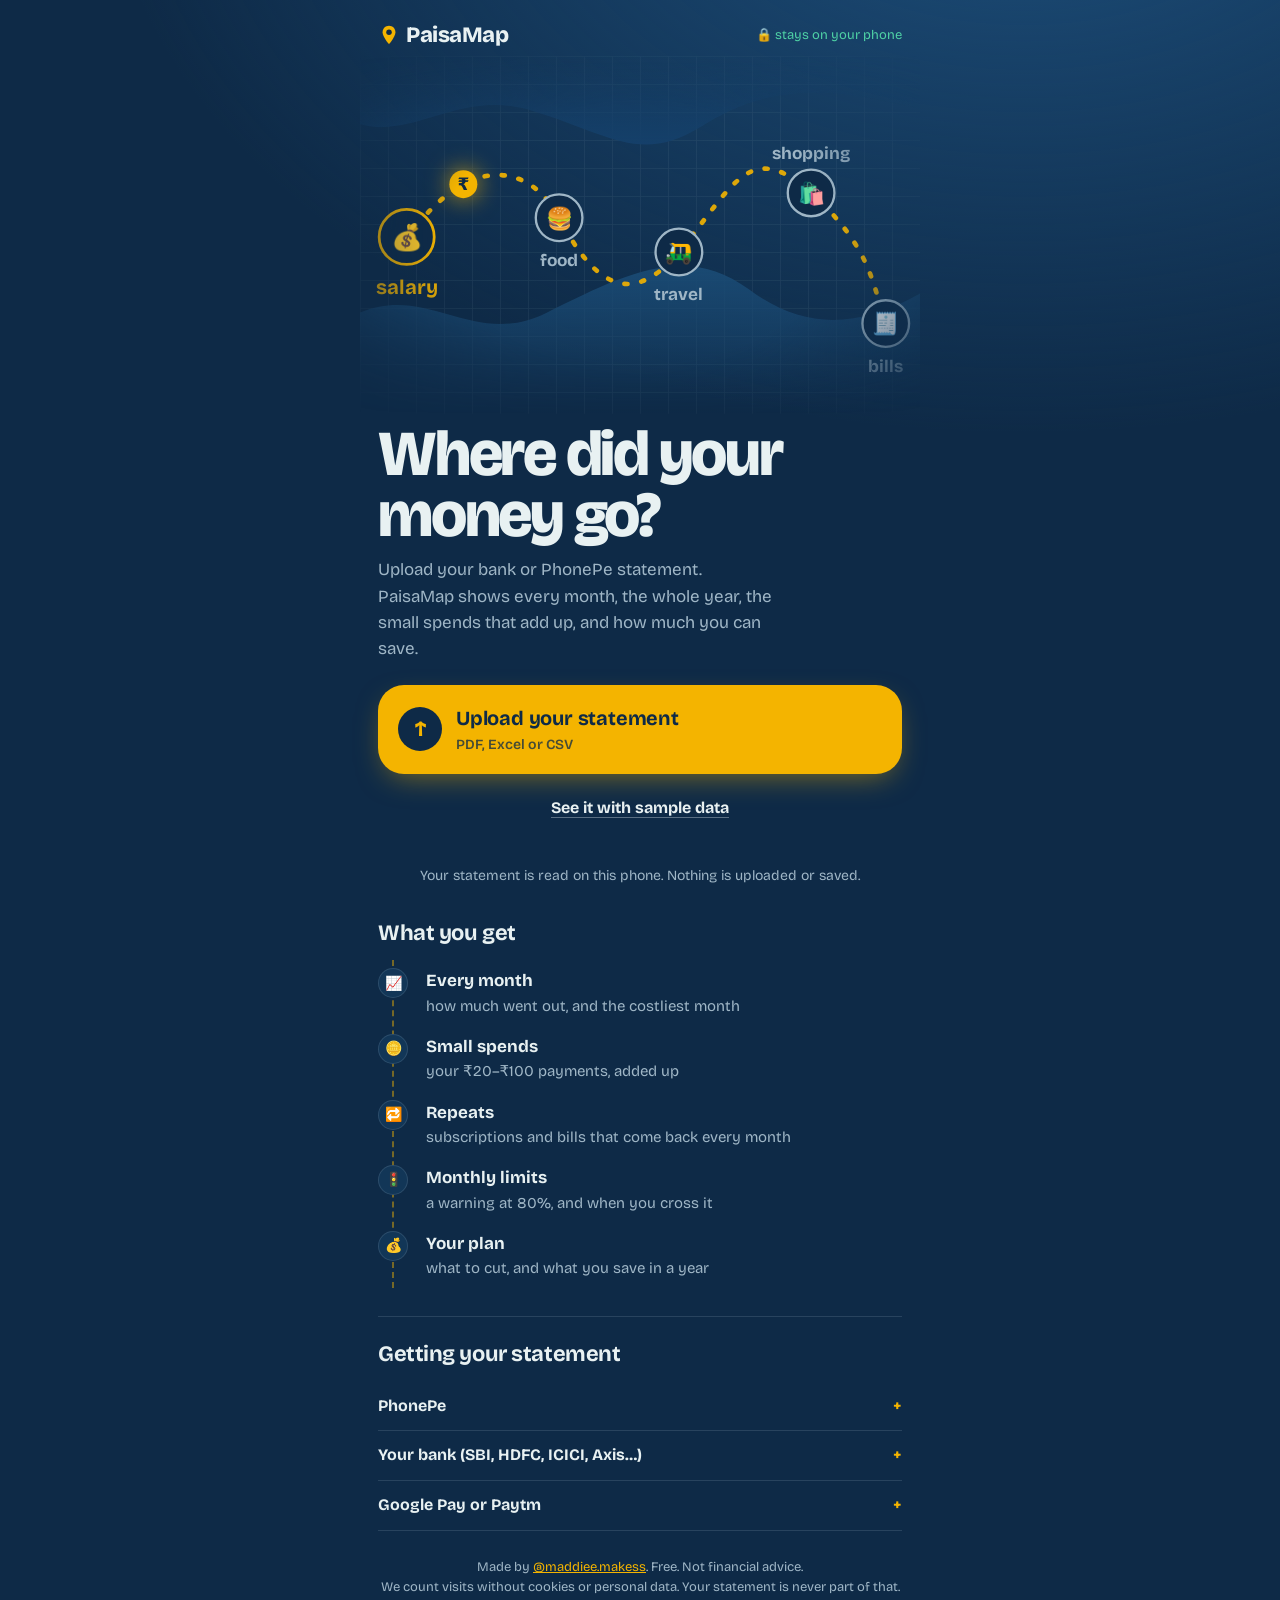
==== commit 5f1bddfa: "Real PhonePe format checked; own-account transfers excluded; roast mode; 3 share card designs; 'didn" ====
--- a/index.html
+++ b/index.html
@@ -10,12 +10,13 @@
 <meta name="theme-color" content="#0e2a47">
 <link rel="icon" href="icon-192.png">
 <link rel="preload" href="fonts/bricolage.woff2" as="font" type="font/woff2" crossorigin>
-<link rel="stylesheet" href="assets/style.css?v=7">
+<link rel="stylesheet" href="assets/style.css?v=8">
 <link rel="manifest" href="manifest.webmanifest">
 <link rel="apple-touch-icon" href="icon-192.png">
 <script src="vendor/xlsx.full.min.js" defer></script>
-<script type="module" src="assets/app.js?v=7"></script>
-<script type="module" src="assets/motion.js?v=7"></script>
+<script type="module" src="assets/app.js?v=8"></script>
+<script type="module" src="assets/motion.js?v=8"></script>
+<script data-goatcounter="https://paisamap.goatcounter.com/count" async src="https://gc.zgo.at/count.js"></script>
 </head>
 <body>
 <main>
@@ -56,6 +57,7 @@
     </label>
     <button id="demo" class="ghost">See it with sample data</button>
     <p id="status" class="status" role="status"></p>
+    <section id="help" class="card help" hidden></section>
     <p class="lock">Your statement is read on this phone. Nothing is uploaded or saved.</p>
 
     <section class="legend" aria-label="What you'll see">
@@ -75,7 +77,7 @@
       <details><summary>Your bank (SBI, HDFC, ICICI, Axis…)</summary><p>Net banking or the bank app → <b>Accounts</b> → <b>Statement</b> → choose dates → download as <b>Excel/CSV</b> (best) or PDF.</p></details>
       <details><summary>Google Pay or Paytm</summary><p>These pay from your bank account, so your <b>bank statement</b> already has every payment.</p></details>
     </section>
-    <p class="foot">Made by <a href="https://www.instagram.com/maddiee.makess/">@maddiee.makess</a>. Free. Not financial advice.</p>
+    <p class="foot">Made by <a href="https://www.instagram.com/maddiee.makess/">@maddiee.makess</a>. Free. Not financial advice.<br>We count visits without cookies or personal data. Your statement is never part of that.</p>
   </div>
 
   <div id="result" hidden>
--- a/assets/style.css
+++ b/assets/style.css
@@ -110,3 +110,10 @@
 .ripple{position:absolute;border-radius:50%;pointer-events:none;background:rgba(255,255,255,.45);transform:scale(0);animation:rip .6s var(--ease) forwards}
 @keyframes rip{to{transform:scale(1);opacity:0}}
 @media (prefers-reduced-motion:reduce){*,*::before,*::after{animation:none!important;transition:none!important}.mt i,.hb-t i,.lim-t i,.split i{transform:none}}
+.roast .rl{margin:0 0 10px;padding:12px 14px;border-radius:var(--r-sm);background:rgba(255,92,138,.10);border-left:3px solid var(--spend);font-weight:600}
+.go .roast .rl{animation:rise .5s var(--ease) both;animation-delay:calc(.35s + var(--i) * .12s)}
+.seg{display:flex;gap:6px;background:var(--sea);border:1px solid var(--line);border-radius:99px;padding:4px;margin:4px 0 12px}
+.seg button{flex:1;border:0;background:none;border-radius:99px;padding:8px;font-weight:700;color:var(--fog);cursor:pointer;transition:background .25s var(--ease),color .25s}
+.seg button.on{background:var(--route);color:var(--sea)}
+.help{border-color:rgba(255,92,138,.45)}.help h3{margin-top:0}.help p{color:var(--fog)}.help label{display:flex;align-items:center;gap:10px;font-weight:700}.help select{flex:1}
+.btnlike{display:flex;align-items:center;justify-content:center;flex:1;border-radius:var(--r-sm);padding:13px;font-weight:800;text-decoration:none;background:var(--sea3);color:var(--mist)}
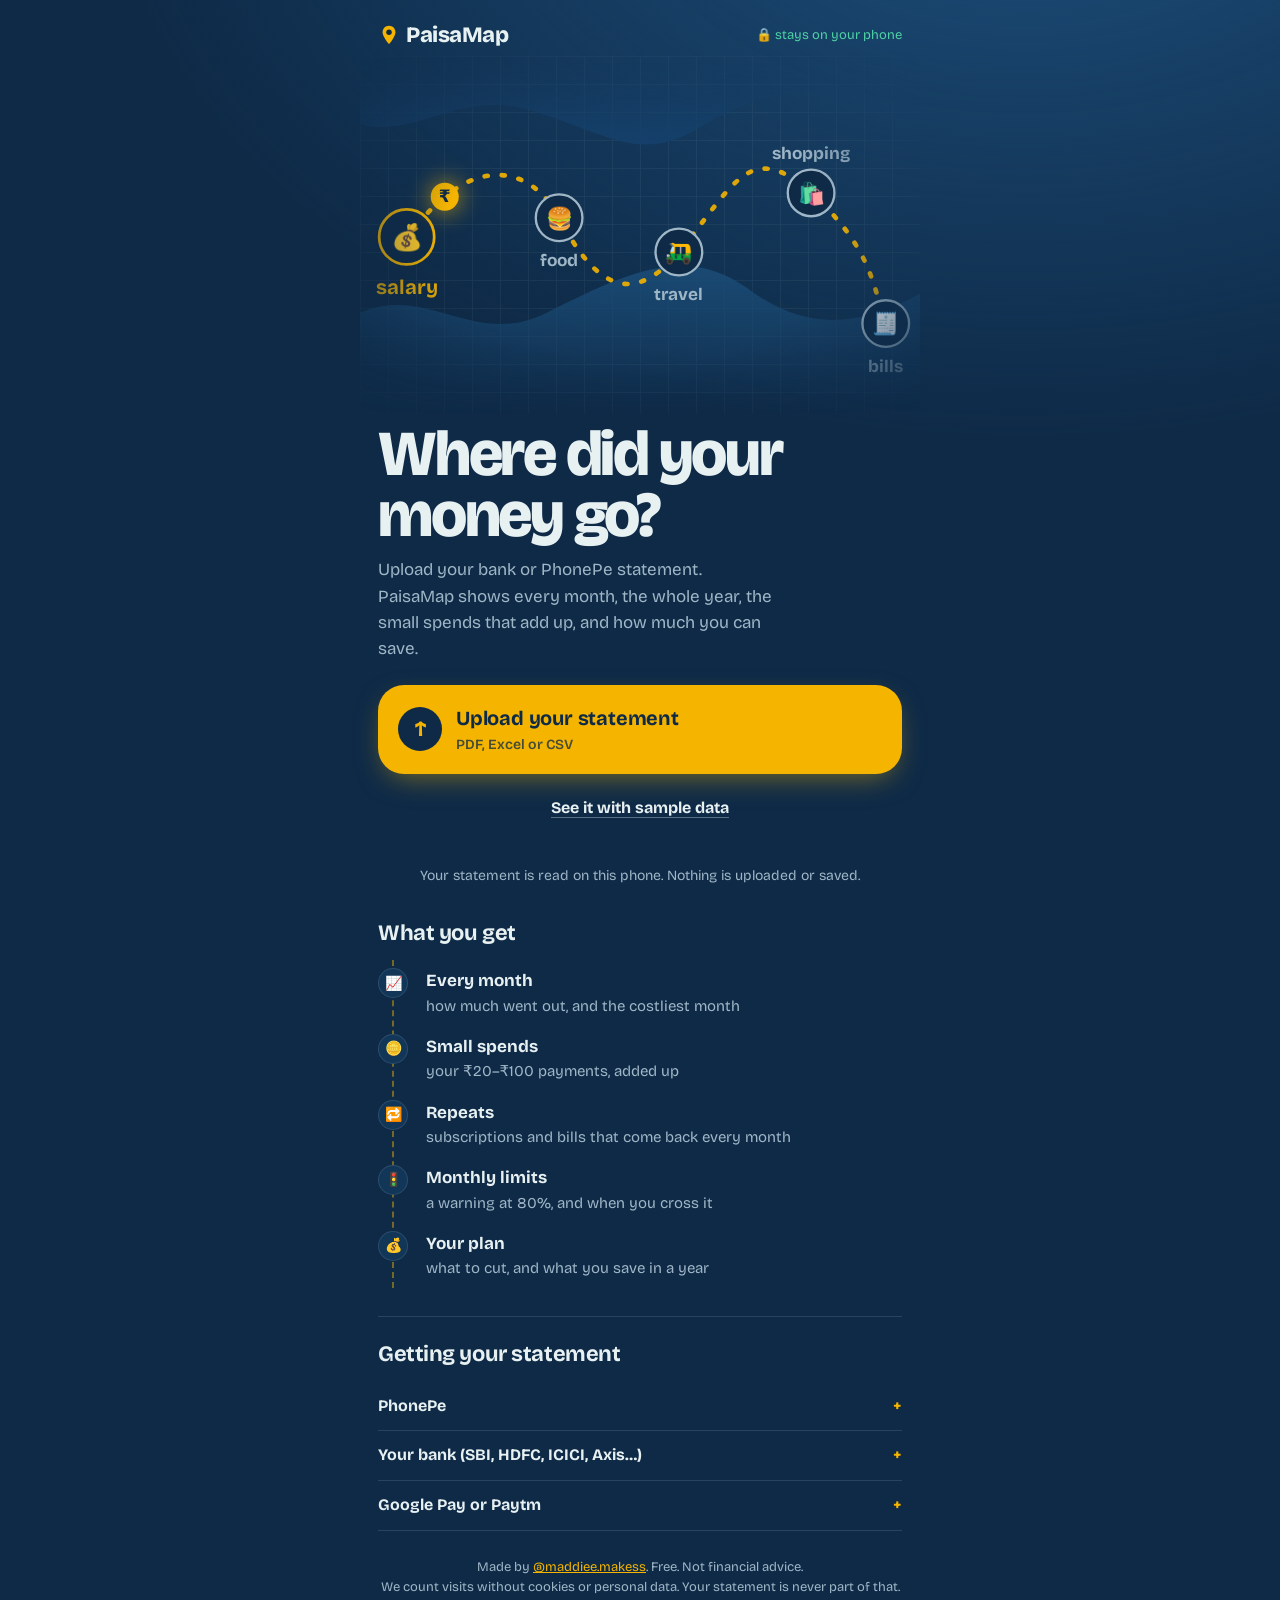
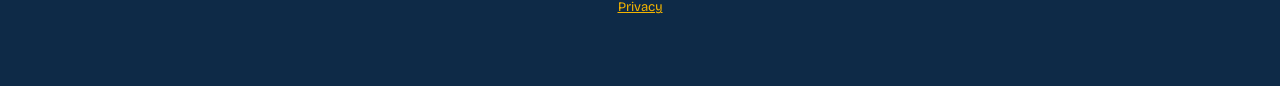
==== commit 10bf6267: "Launch polish: link preview image, privacy page, Excel reader loads only when needed (faster first o" ====
--- a/index.html
+++ b/index.html
@@ -7,15 +7,18 @@
 <meta name="description" content="Upload your bank or PhonePe statement and see where your money went: every month, the whole year, small spends, repeats and how much you can save. Free. Read on your phone only.">
 <meta property="og:title" content="PaisaMap">
 <meta property="og:description" content="See where every rupee went. Free, and your statement never leaves your phone.">
+<meta property="og:image" content="https://paisamap.online/og.png">
+<meta property="og:url" content="https://paisamap.online/">
+<meta property="og:type" content="website">
+<meta name="twitter:card" content="summary_large_image">
 <meta name="theme-color" content="#0e2a47">
 <link rel="icon" href="icon-192.png">
 <link rel="preload" href="fonts/bricolage.woff2" as="font" type="font/woff2" crossorigin>
-<link rel="stylesheet" href="assets/style.css?v=8">
+<link rel="stylesheet" href="assets/style.css?v=9">
 <link rel="manifest" href="manifest.webmanifest">
 <link rel="apple-touch-icon" href="icon-192.png">
-<script src="vendor/xlsx.full.min.js" defer></script>
-<script type="module" src="assets/app.js?v=8"></script>
-<script type="module" src="assets/motion.js?v=8"></script>
+<script type="module" src="assets/app.js?v=9"></script>
+<script type="module" src="assets/motion.js?v=9"></script>
 <script data-goatcounter="https://paisamap.goatcounter.com/count" async src="https://gc.zgo.at/count.js"></script>
 </head>
 <body>
@@ -77,7 +80,7 @@
       <details><summary>Your bank (SBI, HDFC, ICICI, Axis…)</summary><p>Net banking or the bank app → <b>Accounts</b> → <b>Statement</b> → choose dates → download as <b>Excel/CSV</b> (best) or PDF.</p></details>
       <details><summary>Google Pay or Paytm</summary><p>These pay from your bank account, so your <b>bank statement</b> already has every payment.</p></details>
     </section>
-    <p class="foot">Made by <a href="https://www.instagram.com/maddiee.makess/">@maddiee.makess</a>. Free. Not financial advice.<br>We count visits without cookies or personal data. Your statement is never part of that.</p>
+    <p class="foot">Made by <a href="https://www.instagram.com/maddiee.makess/">@maddiee.makess</a>. Free. Not financial advice.<br>We count visits without cookies or personal data. Your statement is never part of that. <a href="privacy.html">Privacy</a></p>
   </div>
 
   <div id="result" hidden>
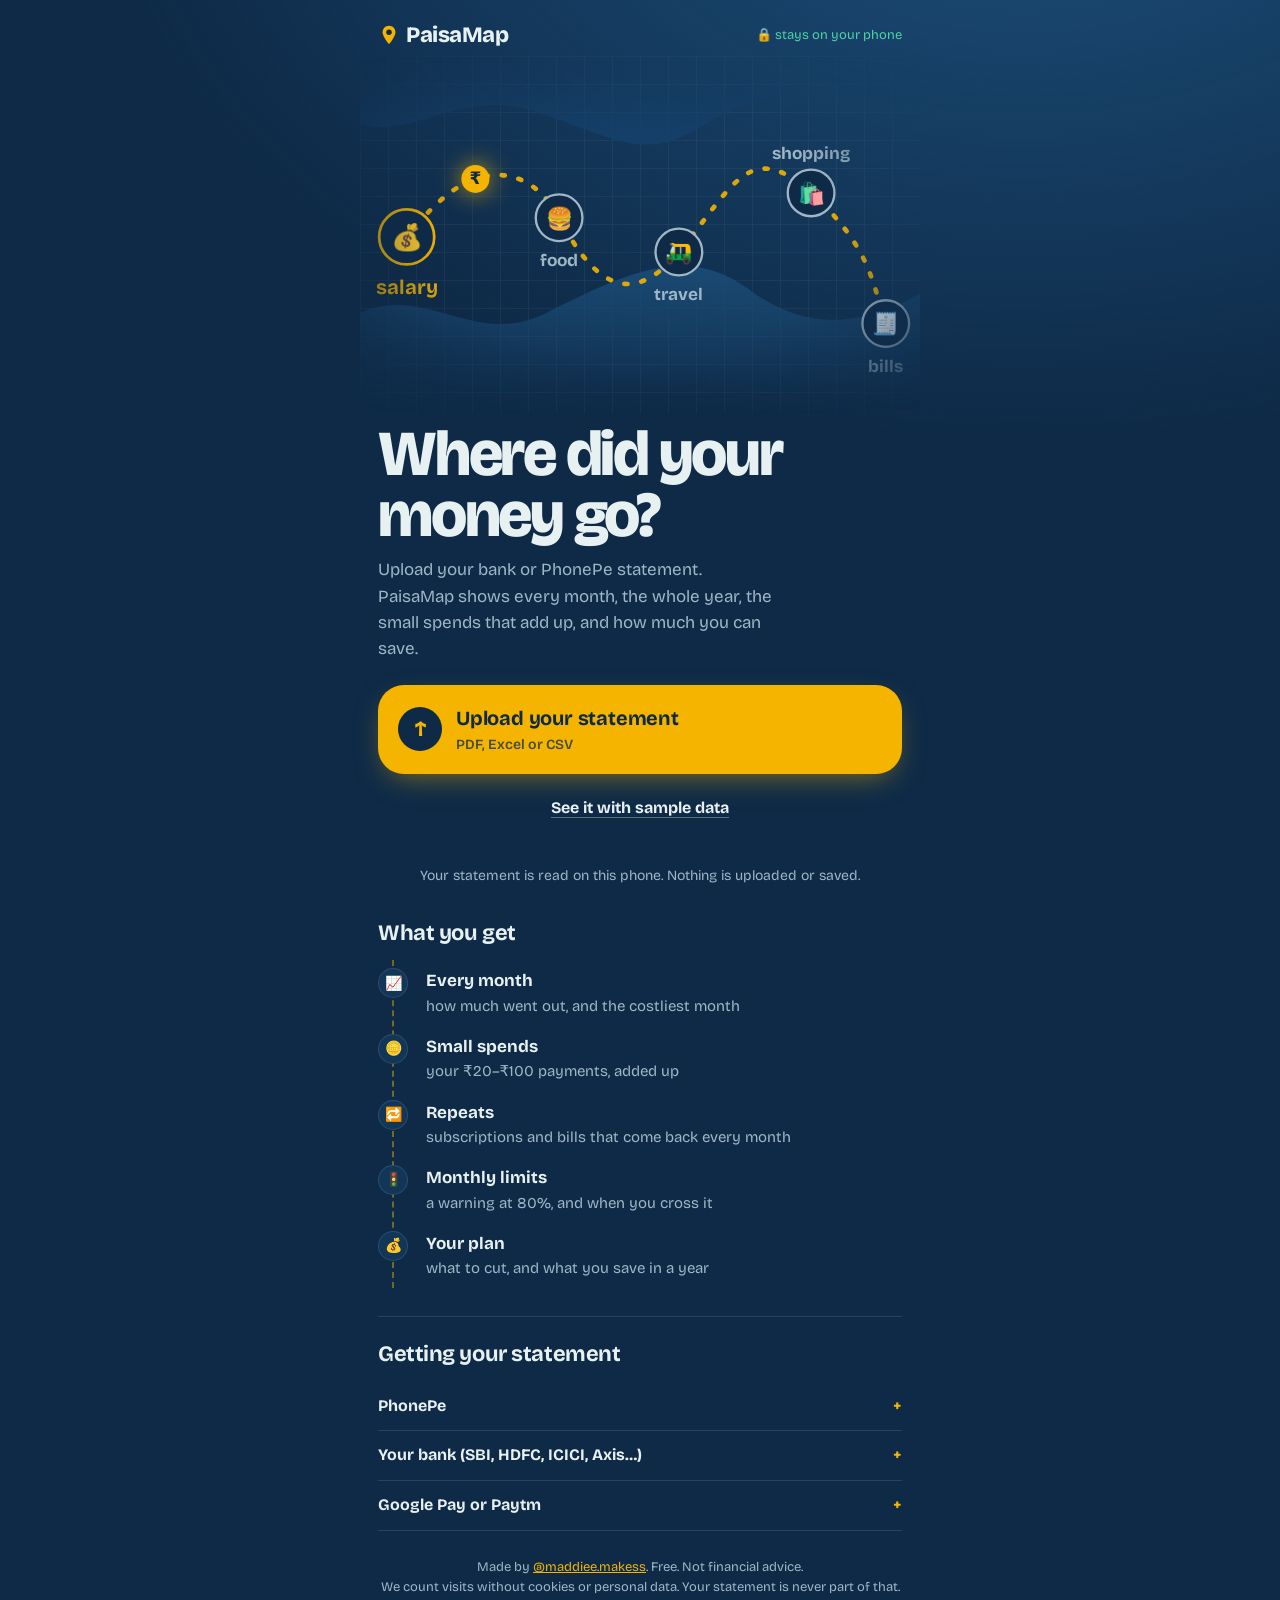
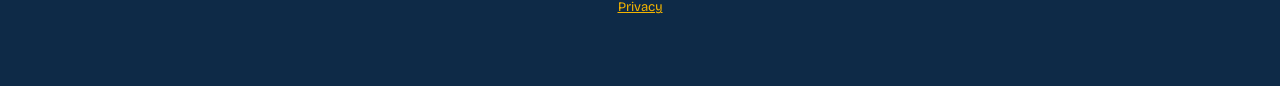
==== commit 852863bd: "Google Pay statements read right: received money no longer counted as spending, statement-period and" ====
--- a/index.html
+++ b/index.html
@@ -14,11 +14,11 @@
 <meta name="theme-color" content="#0e2a47">
 <link rel="icon" href="icon-192.png">
 <link rel="preload" href="fonts/bricolage.woff2" as="font" type="font/woff2" crossorigin>
-<link rel="stylesheet" href="assets/style.css?v=9">
+<link rel="stylesheet" href="assets/style.css?v=10">
 <link rel="manifest" href="manifest.webmanifest">
 <link rel="apple-touch-icon" href="icon-192.png">
-<script type="module" src="assets/app.js?v=9"></script>
-<script type="module" src="assets/motion.js?v=9"></script>
+<script type="module" src="assets/app.js?v=10"></script>
+<script type="module" src="assets/motion.js?v=10"></script>
 <script data-goatcounter="https://paisamap.goatcounter.com/count" async src="https://gc.zgo.at/count.js"></script>
 </head>
 <body>
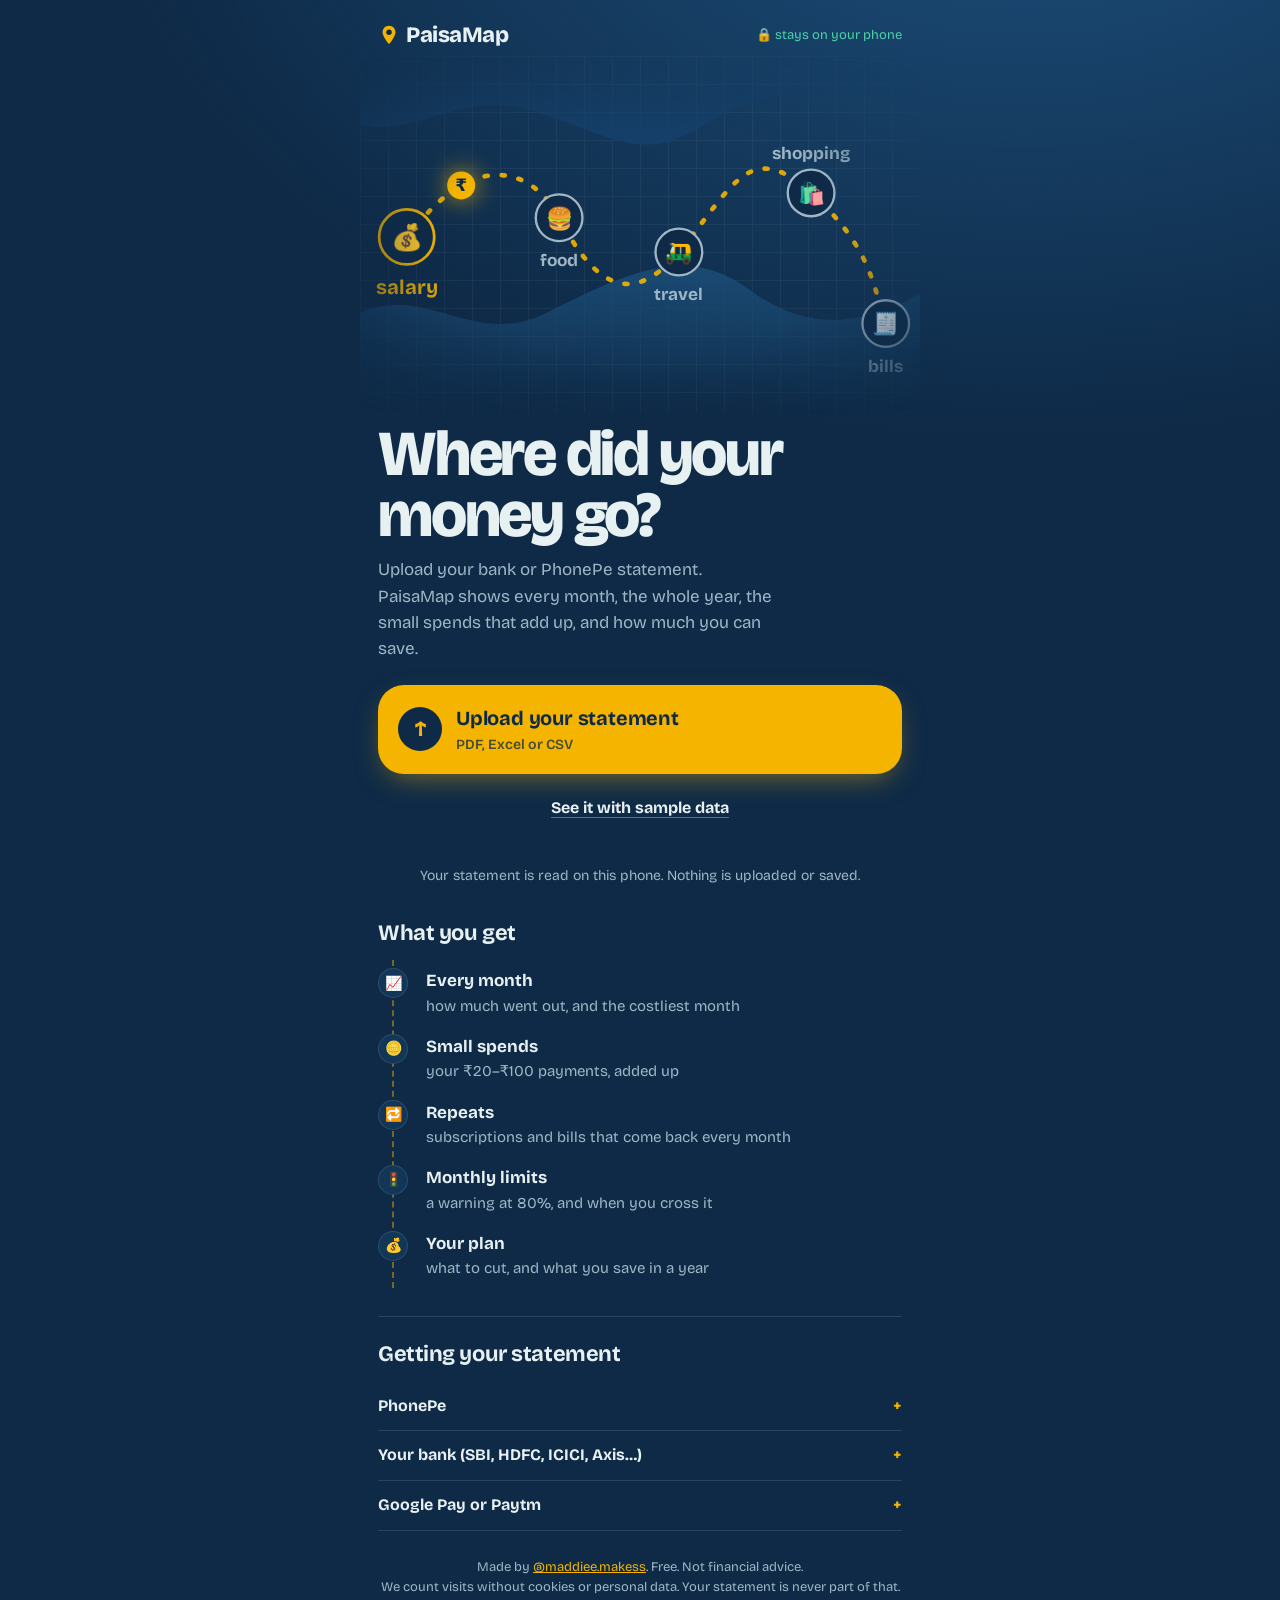
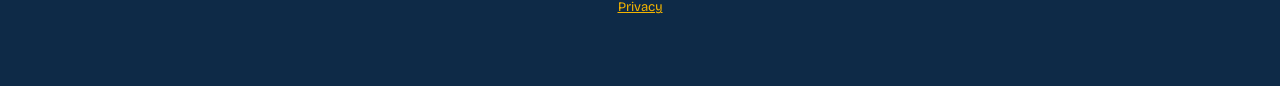
==== commit c97ddf41: "Review box: star rating, optional note and statement source, sent to a private Google Form; privacy " ====
--- a/index.html
+++ b/index.html
@@ -14,11 +14,11 @@
 <meta name="theme-color" content="#0e2a47">
 <link rel="icon" href="icon-192.png">
 <link rel="preload" href="fonts/bricolage.woff2" as="font" type="font/woff2" crossorigin>
-<link rel="stylesheet" href="assets/style.css?v=10">
+<link rel="stylesheet" href="assets/style.css?v=11">
 <link rel="manifest" href="manifest.webmanifest">
 <link rel="apple-touch-icon" href="icon-192.png">
-<script type="module" src="assets/app.js?v=10"></script>
-<script type="module" src="assets/motion.js?v=10"></script>
+<script type="module" src="assets/app.js?v=11"></script>
+<script type="module" src="assets/motion.js?v=11"></script>
 <script data-goatcounter="https://paisamap.goatcounter.com/count" async src="https://gc.zgo.at/count.js"></script>
 </head>
 <body>
--- a/assets/style.css
+++ b/assets/style.css
@@ -117,3 +117,26 @@
 .seg button.on{background:var(--route);color:var(--sea)}
 .help{border-color:rgba(255,92,138,.45)}.help h3{margin-top:0}.help p{color:var(--fog)}.help label{display:flex;align-items:center;gap:10px;font-weight:700}.help select{flex:1}
 .btnlike{display:flex;align-items:center;justify-content:center;flex:1;border-radius:var(--r-sm);padding:13px;font-weight:800;text-decoration:none;background:var(--sea3);color:var(--mist)}
+
+/* review box */
+.review{border-color:rgba(244,180,0,.35)}
+.stars{display:flex;gap:6px;margin:4px 0 2px}
+.stars button{border:0;background:none;font-size:40px;line-height:1;padding:2px 4px;color:rgba(159,182,198,.28);cursor:pointer;transition:color .2s var(--ease),transform .25s var(--spring)}
+.stars button.lit{color:var(--route)}
+.stars button.pop{animation:starpop .35s var(--spring)}
+@keyframes starpop{0%{transform:scale(1)}45%{transform:scale(1.35) rotate(-8deg)}100%{transform:scale(1)}}
+.stars button:focus-visible,.chips button:focus-visible,.rv-send:focus-visible{outline:2px solid var(--route);outline-offset:2px;border-radius:8px}
+.rv-word{margin:2px 0 12px;color:var(--route);font-weight:700;min-height:1.3em}
+.review textarea{width:100%;box-sizing:border-box;background:var(--sea);border:1px solid var(--line);border-radius:var(--r-sm);padding:12px;color:var(--mist);resize:vertical}
+.review textarea:focus{outline:2px solid var(--route);outline-offset:0}
+.rv-q{margin:14px 0 8px;font-weight:700}.rv-q span{color:var(--fog);font-weight:500}
+.chips{display:flex;flex-wrap:wrap;gap:8px}
+.chips button{border:1px solid var(--line);background:var(--sea);color:var(--mist);border-radius:99px;padding:8px 14px;font-weight:600;cursor:pointer;transition:background .2s,color .2s,transform .2s var(--spring)}
+.chips button.on{background:var(--route);color:var(--sea);border-color:var(--route)}
+.chips button:active{transform:scale(.95)}
+.rv-send{display:block;width:100%;margin-top:16px;border:0;border-radius:var(--r-sm);padding:14px;font-weight:800;background:var(--route);color:var(--sea);cursor:pointer;transition:transform .2s var(--spring),opacity .2s}
+.rv-send:disabled{opacity:.4;cursor:default}.rv-send:not(:disabled):active{transform:scale(.97)}
+.rv-safe{margin:10px 0 0;font-size:13px;color:var(--fog)}
+.review.done{text-align:center;animation:fadein .4s var(--ease)}
+@keyframes fadein{from{opacity:0;transform:translateY(6px)}to{opacity:1;transform:none}}
+@media (prefers-reduced-motion:reduce){.stars button.pop,.review.done{animation:none}}
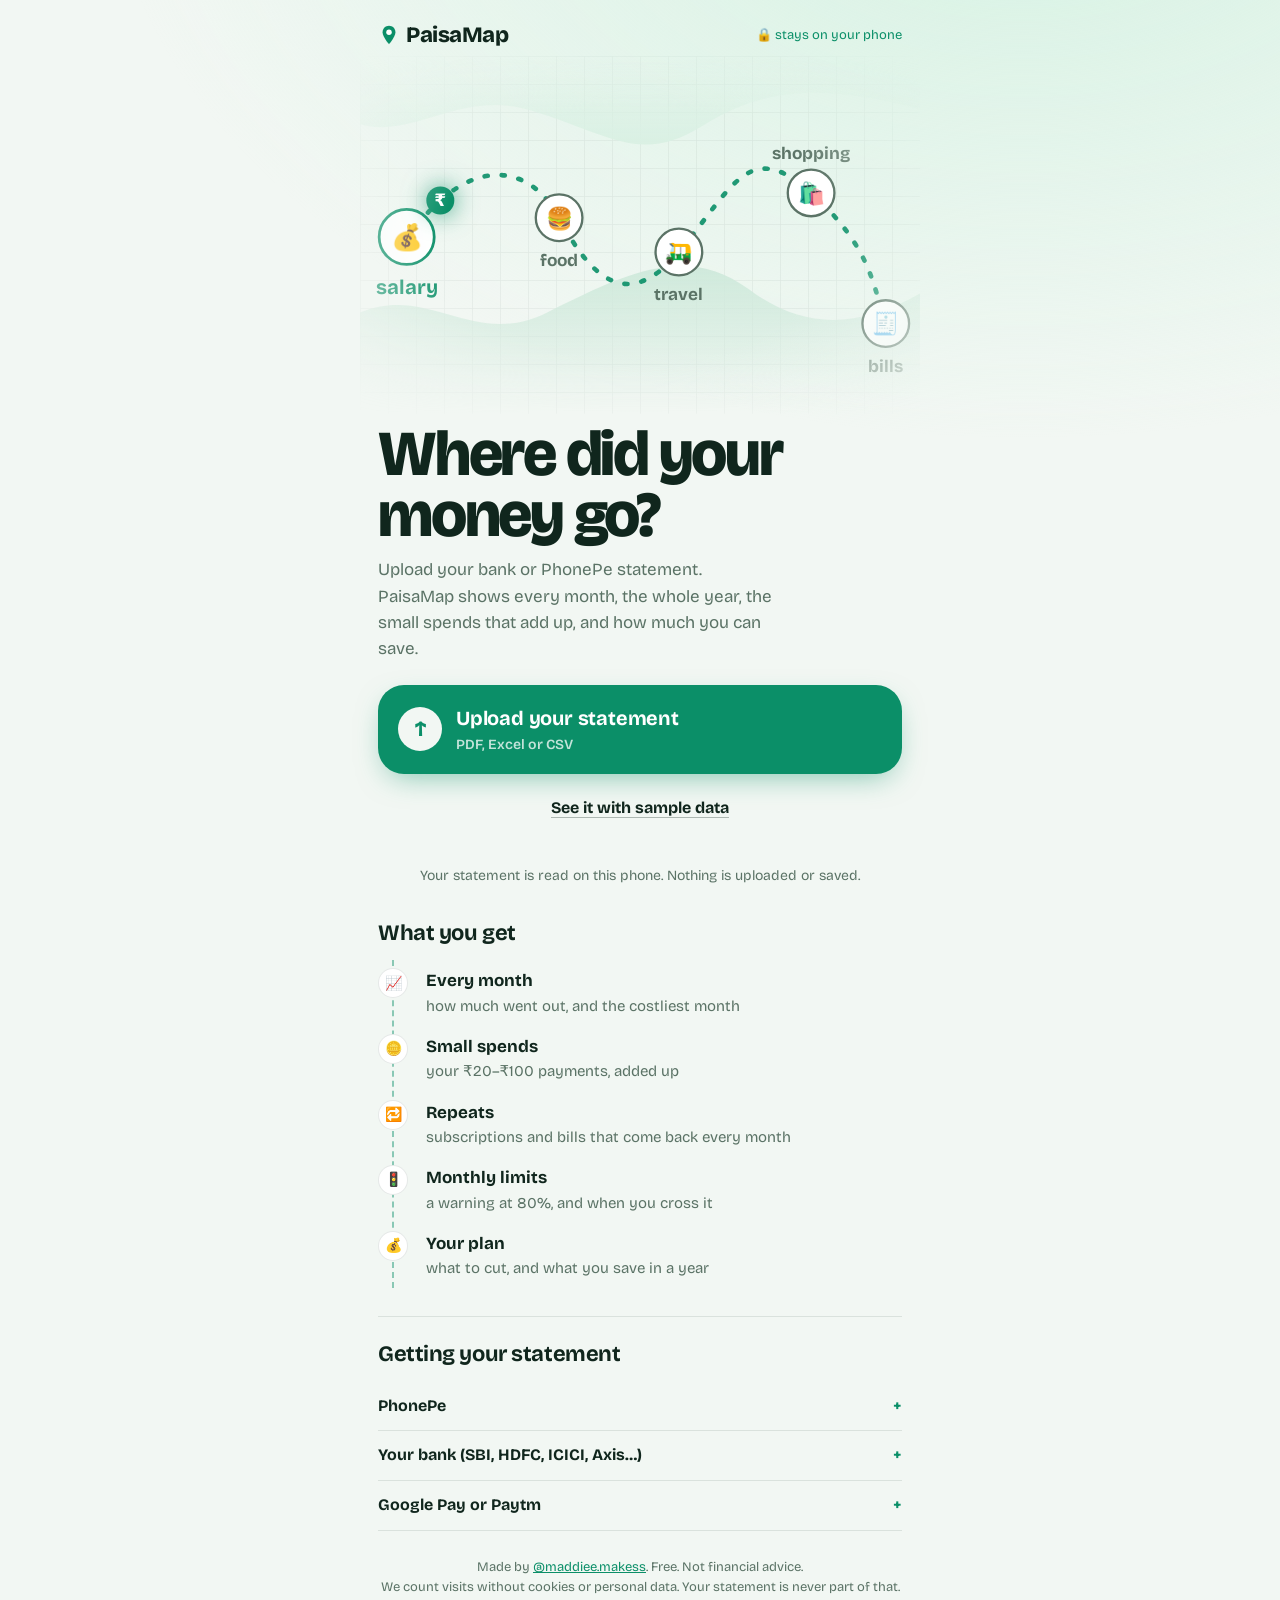
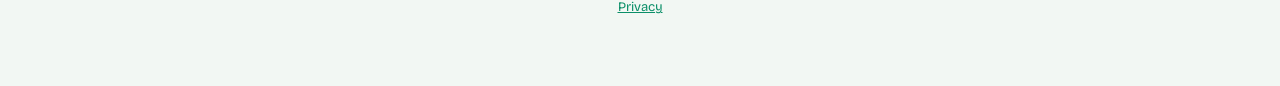
==== commit e08adfe6: "Fresh Mint theme: light mint background, green accent, gold stars; share cards, map, link preview im" ====
--- a/index.html
+++ b/index.html
@@ -11,29 +11,29 @@
 <meta property="og:url" content="https://paisamap.online/">
 <meta property="og:type" content="website">
 <meta name="twitter:card" content="summary_large_image">
-<meta name="theme-color" content="#0e2a47">
+<meta name="theme-color" content="#f2f7f3">
 <link rel="icon" href="icon-192.png">
 <link rel="preload" href="fonts/bricolage.woff2" as="font" type="font/woff2" crossorigin>
-<link rel="stylesheet" href="assets/style.css?v=11">
+<link rel="stylesheet" href="assets/style.css?v=12">
 <link rel="manifest" href="manifest.webmanifest">
 <link rel="apple-touch-icon" href="icon-192.png">
-<script type="module" src="assets/app.js?v=11"></script>
-<script type="module" src="assets/motion.js?v=11"></script>
+<script type="module" src="assets/app.js?v=12"></script>
+<script type="module" src="assets/motion.js?v=12"></script>
 <script data-goatcounter="https://paisamap.goatcounter.com/count" async src="https://gc.zgo.at/count.js"></script>
 </head>
 <body>
 <main>
   <div id="home">
     <header class="top">
-      <span class="logo"><svg viewBox="0 0 24 24" width="22" height="22" aria-hidden="true"><path d="M12 2c-3.9 0-7 3.1-7 7 0 5.2 7 13 7 13s7-7.8 7-13c0-3.9-3.1-7-7-7z" fill="#F4B400"/><circle cx="12" cy="9" r="3" fill="#0e2a47"/></svg>PaisaMap</span>
+      <span class="logo"><svg viewBox="0 0 24 24" width="22" height="22" aria-hidden="true"><path d="M12 2c-3.9 0-7 3.1-7 7 0 5.2 7 13 7 13s7-7.8 7-13c0-3.9-3.1-7-7-7z" fill="#0b8f68"/><circle cx="12" cy="9" r="3" fill="#ffffff"/></svg>PaisaMap</span>
       <span class="safe">🔒 stays on your phone</span>
     </header>
 
     <section class="hero-map" aria-label="Your money's route through a month">
       <svg id="route" viewBox="0 0 360 230" role="img" aria-label="A coin travelling from salary to food, travel, shopping and bills">
         <defs>
-          <linearGradient id="lg" x1="0" y1="0" x2="0" y2="1"><stop offset="0" stop-color="#1a4a73"/><stop offset="1" stop-color="#1a4a73" stop-opacity="0"/></linearGradient><linearGradient id="lg2" x1="0" y1="1" x2="0" y2="0"><stop offset="0" stop-color="#15406a"/><stop offset="1" stop-color="#15406a" stop-opacity="0"/></linearGradient>
-          <pattern id="grid" width="18" height="18" patternUnits="userSpaceOnUse"><path d="M18 0H0V18" fill="none" stroke="rgba(159,182,198,.10)" stroke-width="1"/></pattern>
+          <linearGradient id="lg" x1="0" y1="0" x2="0" y2="1"><stop offset="0" stop-color="#cfe9db"/><stop offset="1" stop-color="#cfe9db" stop-opacity="0"/></linearGradient><linearGradient id="lg2" x1="0" y1="1" x2="0" y2="0"><stop offset="0" stop-color="#d9f0e3"/><stop offset="1" stop-color="#d9f0e3" stop-opacity="0"/></linearGradient>
+          <pattern id="grid" width="18" height="18" patternUnits="userSpaceOnUse"><path d="M18 0H0V18" fill="none" stroke="rgba(16,38,29,.06)" stroke-width="1"/></pattern>
         </defs>
         <rect width="360" height="230" fill="url(#grid)"/>
         <path class="land" fill="url(#lg)" d="M-10 170 C40 140 70 190 120 165 S210 120 250 150 S330 175 380 140 L380 230 L-10 230Z"/>
@@ -84,7 +84,7 @@
   </div>
 
   <div id="result" hidden>
-    <header class="top"><span class="logo"><svg viewBox="0 0 24 24" width="22" height="22" aria-hidden="true"><path d="M12 2c-3.9 0-7 3.1-7 7 0 5.2 7 13 7 13s7-7.8 7-13c0-3.9-3.1-7-7-7z" fill="#F4B400"/><circle cx="12" cy="9" r="3" fill="#0e2a47"/></svg>PaisaMap</span><button id="again" class="small-btn">New statement</button></header>
+    <header class="top"><span class="logo"><svg viewBox="0 0 24 24" width="22" height="22" aria-hidden="true"><path d="M12 2c-3.9 0-7 3.1-7 7 0 5.2 7 13 7 13s7-7.8 7-13c0-3.9-3.1-7-7-7z" fill="#0b8f68"/><circle cx="12" cy="9" r="3" fill="#ffffff"/></svg>PaisaMap</span><button id="again" class="small-btn">New statement</button></header>
     <div id="result-body"></div>
   </div>
 </main>
--- a/assets/style.css
+++ b/assets/style.css
@@ -1,15 +1,15 @@
-/* PaisaMap — money as a map. Deep sea-blue chart, marigold route, pink for spending. */
+/* PaisaMap — money as a map. Fresh mint: paper-white map, deep green route, red for overspending, gold for stars. */
 @font-face{font-family:"Bricolage";src:url(../fonts/bricolage.woff2) format("woff2");font-weight:200 800;font-display:swap}
 :root{
-  --sea:#0e2a47;--sea2:#123657;--sea3:#17436b;--land:#1f6f6b;--route:#f4b400;--spend:#ff5c8a;--mist:#e8f1f2;--fog:#9fb6c6;--ok:#4fd1a5;
-  --line:rgba(159,182,198,.18);--r-lg:26px;--r-md:16px;--r-sm:10px;
+  --sea:#f2f7f3;--sea2:#ffffff;--sea3:#e3eee7;--land:#cfe9db;--route:#0b8f68;--spend:#e5484d;--mist:#10261d;--fog:#5b7366;--ok:#0b8f68;--gold:#f5a524;--bar:#9fd0b8;--on:#ffffff;
+  --line:rgba(16,38,29,.10);--r-lg:26px;--r-md:16px;--r-sm:10px;
   --ease:cubic-bezier(.2,.8,.2,1);--spring:cubic-bezier(.34,1.56,.64,1);
   --font:"Bricolage",system-ui,-apple-system,"Segoe UI",Roboto,sans-serif;
 }
 *{box-sizing:border-box}
 html{background:var(--sea)}
 body{margin:0;min-height:100vh;color:var(--mist);font:16px/1.55 var(--font);font-optical-sizing:auto;-webkit-text-size-adjust:100%;-webkit-tap-highlight-color:transparent;
-  background:radial-gradient(120% 60% at 80% -10%,#1d4f7c 0,transparent 60%),var(--sea)}
+  background:radial-gradient(120% 60% at 80% -10%,#d4f2e2 0,transparent 60%),var(--sea)}
 main{max-width:560px;margin:0 auto;padding:0 18px 56px}
 a{color:var(--route)}
 button,select,input,textarea{font:inherit;color:inherit}
@@ -20,30 +20,30 @@
 .hero-map{margin:0 -18px;-webkit-mask-image:radial-gradient(ellipse 70% 72% at 50% 50%,#000 50%,transparent 100%);mask-image:radial-gradient(ellipse 70% 72% at 50% 50%,#000 50%,transparent 100%)}
 #route{width:100%;height:auto;display:block;overflow:hidden}
 #route .trail{fill:none;stroke:var(--route);stroke-width:3;stroke-linecap:round;stroke-dasharray:2 9;opacity:.9}
-#route .pin circle{fill:var(--sea);stroke:var(--fog);stroke-width:1.5;transition:stroke .3s}
+#route .pin circle{fill:var(--sea2);stroke:var(--fog);stroke-width:1.5;transition:stroke .3s}
 #route .pin text{font-size:14px;text-anchor:middle}
 #route .pin .pl{font-size:11px;font-weight:700;fill:var(--fog);font-family:var(--font)}
 #route .pin .pp{transform-box:fill-box;transform-origin:center;transition:transform .45s var(--spring)}
 #route .pin.hit .pp{transform:scale(1.18)}#route .pin.hit circle{stroke:var(--route)}#route .pin.hit .pl{fill:var(--route)}
-#coin circle{fill:var(--route);filter:drop-shadow(0 0 8px rgba(244,180,0,.8))}
-#coin text{font-size:11px;font-weight:900;text-anchor:middle;fill:var(--sea);font-family:system-ui,sans-serif}
+#coin circle{fill:var(--route);filter:drop-shadow(0 0 8px rgba(11,143,104,.8))}
+#coin text{font-size:11px;font-weight:900;text-anchor:middle;fill:var(--on);font-family:system-ui,sans-serif}
 .intro h1{font-size:clamp(40px,12.5vw,64px);line-height:.95;letter-spacing:-.035em;font-weight:800;margin:10px 0 12px;font-variation-settings:"opsz" 96}
 .intro p{color:var(--fog);margin:0 0 22px;max-width:36ch;font-size:17px}
-.upload{position:relative;overflow:hidden;display:flex;align-items:center;gap:14px;padding:18px 20px;border-radius:var(--r-lg);background:var(--route);color:var(--sea);cursor:pointer;
-  box-shadow:0 10px 30px -10px rgba(244,180,0,.55);transition:transform .25s var(--spring),box-shadow .25s}
+.upload{position:relative;overflow:hidden;display:flex;align-items:center;gap:14px;padding:18px 20px;border-radius:var(--r-lg);background:var(--route);color:var(--on);cursor:pointer;
+  box-shadow:0 10px 30px -10px rgba(11,143,104,.55);transition:transform .25s var(--spring),box-shadow .25s}
 .upload b{display:block;font-size:20px;letter-spacing:-.01em}.upload small{display:block;font-size:14px;opacity:.75;font-weight:600}
 .up-ic{display:grid;place-items:center;width:44px;height:44px;border-radius:50%;background:var(--sea);color:var(--route);font-size:22px;font-weight:900;transition:transform .35s var(--spring)}
-.upload:hover{transform:translateY(-2px);box-shadow:0 16px 36px -12px rgba(244,180,0,.7)}.upload:hover .up-ic{transform:translateY(-3px)}
+.upload:hover{transform:translateY(-2px);box-shadow:0 16px 36px -12px rgba(11,143,104,.7)}.upload:hover .up-ic{transform:translateY(-3px)}
 .upload:active{transform:scale(.97)}
-.upload.on{transform:scale(1.02);box-shadow:0 0 0 6px rgba(244,180,0,.25)}
+.upload.on{transform:scale(1.02);box-shadow:0 0 0 6px rgba(11,143,104,.25)}
 .upload.busy .up-ic{animation:spin 1s linear infinite}
 @keyframes spin{to{transform:rotate(360deg)}}
-.ghost{display:block;margin:12px auto 0;background:none;border:0;color:var(--mist);font-weight:700;padding:10px 6px;text-decoration:underline;text-underline-offset:4px;text-decoration-color:rgba(232,241,242,.35);cursor:pointer;transition:text-decoration-color .2s}
+.ghost{display:block;margin:12px auto 0;background:none;border:0;color:var(--mist);font-weight:700;padding:10px 6px;text-decoration:underline;text-underline-offset:4px;text-decoration-color:rgba(16,38,29,.3);cursor:pointer;transition:text-decoration-color .2s}
 .ghost:hover{text-decoration-color:var(--route)}
 .status{min-height:1.4em;margin:8px 0 0;color:var(--route);text-align:center;font-weight:700}.status.bad{color:var(--spend)}
 .lock{color:var(--fog);text-align:center;font-size:14px;margin:4px 0 30px}
 .legend h2,.how h2{font-size:22px;letter-spacing:-.02em;margin:0 0 10px}
-.legend ul{list-style:none;margin:0 0 28px 14px;padding:0 0 0 14px;border-left:2px dashed rgba(244,180,0,.45)}
+.legend ul{list-style:none;margin:0 0 28px 14px;padding:0 0 0 14px;border-left:2px dashed rgba(11,143,104,.45)}
 .legend li{position:relative;padding:8px 0 8px 18px;color:var(--fog);font-size:15px}
 .legend li span{position:absolute;left:-30px;top:8px;display:grid;place-items:center;width:30px;height:30px;border-radius:50%;background:var(--sea2);border:1px solid var(--line);font-size:14px}
 .legend li b{display:block;color:var(--mist);font-size:17px}
@@ -66,63 +66,63 @@
 .row3 span,.row2 span{display:block;font-size:12px;color:var(--fog)}.row3 b{font-size:19px}.row2 b{font-size:18px}
 .g{color:var(--ok)}.r{color:var(--spend)}.y{color:var(--route)!important}
 .months{margin-top:4px}.mrow{display:grid;grid-template-columns:44px 1fr auto;align-items:center;gap:10px;margin:7px 0;font-size:14px}
-.mrow .mn{color:var(--fog);font-weight:700}.mt{height:12px;border-radius:99px;background:rgba(255,255,255,.06);overflow:hidden}
+.mrow .mn{color:var(--fog);font-weight:700}.mt{height:12px;border-radius:99px;background:rgba(16,38,29,.07);overflow:hidden}
 .mt i,.hb-t i,.lim-t i,.split i{display:block;height:100%;border-radius:99px;transform-origin:left;transform:scaleX(0);transition:transform .9s var(--ease)}
 .go .mt i,.go .hb-t i,.go .lim-t i,.go .split i{transform:scaleX(1)}
-.mt i{background:#4f86c6}.mrow b{white-space:nowrap;min-width:82px;text-align:right}
+.mt i{background:var(--bar)}.mrow b{white-space:nowrap;min-width:82px;text-align:right}
 .mrow.hi .mn,.mrow.hi b{color:var(--route)}.mrow.hi .mt i{background:var(--route)}
 .hb{display:grid;grid-template-columns:44% 1fr auto;align-items:center;gap:10px;margin:9px 0;font-size:14px}
-.hb-t{background:rgba(255,255,255,.06);border-radius:99px;height:12px;overflow:hidden}
+.hb-t{background:rgba(16,38,29,.07);border-radius:99px;height:12px;overflow:hidden}
 .hb-v{text-align:right;font-weight:700;white-space:nowrap}.hb-v small{display:block;font-weight:500;color:var(--fog);font-size:11px}
 .small .big{margin:0;color:var(--fog)}.small .huge{font-size:48px;font-weight:800;letter-spacing:-.03em;color:var(--route);margin:0;line-height:1.1}
 .reg{display:flex;align-items:center;justify-content:space-between;gap:10px;padding:10px 0;border-top:1px solid var(--line)}
 .reg b{display:block}.reg small{color:var(--fog)}
 select,input,textarea{background:var(--sea);border:1px solid var(--line);border-radius:var(--r-sm);padding:10px;font-size:15px}
 .reg select{max-width:50%;font-size:13px;padding:7px}
-.split{height:14px;border-radius:99px;background:var(--route);overflow:hidden;margin-bottom:12px}.split i{background:#7f9cc7}
+.split{height:14px;border-radius:99px;background:var(--route);overflow:hidden;margin-bottom:12px}.split i{background:var(--bar)}
 .row2{display:grid;grid-template-columns:1fr 1fr;gap:8px}
 .pl{display:flex;justify-content:space-between;gap:10px;padding:10px 0;border-top:1px solid var(--line);font-size:15px}.pl b{color:var(--ok);white-space:nowrap}.pl small{color:var(--fog);font-size:12px}
-.tot{display:flex;justify-content:space-between;align-items:center;background:rgba(79,209,165,.12);border:1px solid rgba(79,209,165,.45);border-radius:var(--r-sm);padding:12px;margin-top:10px}.tot b{color:var(--ok);font-size:20px}
-.persona{text-align:center;background:linear-gradient(160deg,var(--sea3),#3b2a6b);border:0;border-radius:var(--r-lg)}
+.tot{display:flex;justify-content:space-between;align-items:center;background:rgba(11,143,104,.12);border:1px solid rgba(11,143,104,.45);border-radius:var(--r-sm);padding:12px;margin-top:10px}.tot b{color:var(--ok);font-size:20px}
+.persona{text-align:center;background:linear-gradient(160deg,#e6f6ee,#c9ecd9);border:0;border-radius:var(--r-lg)}
 .persona .emo{font-size:60px;margin:6px 0;display:inline-block}.persona h3{font-size:30px;margin:0}
 .go .persona .emo{animation:bob 2.6s ease-in-out infinite}@keyframes bob{50%{transform:translateY(-6px) rotate(-4deg)}}
 canvas{width:100%;height:auto;border-radius:var(--r-md);display:block}
-.btns{display:flex;gap:10px;margin-top:12px}.btns button{flex:1;border:0;border-radius:var(--r-sm);padding:13px;font-weight:800;background:var(--route);color:var(--sea);cursor:pointer;transition:transform .2s var(--spring)}
+.btns{display:flex;gap:10px;margin-top:12px}.btns button{flex:1;border:0;border-radius:var(--r-sm);padding:13px;font-weight:800;background:var(--route);color:var(--on);cursor:pointer;transition:transform .2s var(--spring)}
 .btns .alt{background:var(--sea3);color:var(--mist)}.btns button:active{transform:scale(.96)}
 .list{max-height:420px;overflow:auto}.tx{display:grid;grid-template-columns:56px 1fr auto;gap:8px;padding:7px 0;border-top:1px solid var(--line);font-size:14px}.tx span:first-child{color:var(--fog)}
-.demo-note{background:rgba(244,180,0,.12);border:1px solid rgba(244,180,0,.45);border-radius:var(--r-sm);padding:9px 12px;margin:12px 0 0;font-size:14px}
-.track{border-color:rgba(244,180,0,.35)}
-.alerts p{margin:0 0 8px;padding:10px 12px;border-radius:var(--r-sm);background:rgba(255,92,138,.12);border:1px solid rgba(255,92,138,.45);font-size:14px;animation:pop .5s var(--spring) both}
+.demo-note{background:rgba(11,143,104,.12);border:1px solid rgba(11,143,104,.45);border-radius:var(--r-sm);padding:9px 12px;margin:12px 0 0;font-size:14px}
+.track{border-color:rgba(11,143,104,.35)}
+.alerts p{margin:0 0 8px;padding:10px 12px;border-radius:var(--r-sm);background:rgba(229,72,77,.12);border:1px solid rgba(229,72,77,.45);font-size:14px;animation:pop .5s var(--spring) both}
 @keyframes pop{from{opacity:0;transform:scale(.94)}}
-.lim{margin:12px 0}.lim-h{display:flex;justify-content:space-between;font-size:14px}.lim-t{height:12px;border-radius:99px;background:rgba(255,255,255,.07);overflow:hidden;margin:5px 0}
-.lim-t i{background:#4f86c6}.lim.ok .lim-t i{background:var(--ok)}.lim.warn .lim-t i{background:var(--route)}.lim.over .lim-t i{background:var(--spend)}
+.lim{margin:12px 0}.lim-h{display:flex;justify-content:space-between;font-size:14px}.lim-t{height:12px;border-radius:99px;background:rgba(16,38,29,.07);overflow:hidden;margin:5px 0}
+.lim-t i{background:var(--bar)}.lim.ok .lim-t i{background:var(--ok)}.lim.warn .lim-t i{background:var(--route)}.lim.over .lim-t i{background:var(--spend)}
 .lim-f{display:flex;justify-content:space-between;font-size:13px;color:var(--fog)}.lim.over .lim-f{color:var(--spend)}.lim.warn .lim-f{color:var(--route)}
 .link{background:none;border:0;color:var(--route);font-weight:700;padding:0;font-size:13px;text-decoration:underline;text-underline-offset:3px;cursor:pointer}
 .chipb{background:var(--sea);border:1px solid var(--line);border-radius:99px;padding:6px 11px;font-size:13px;margin:3px 2px;cursor:pointer;transition:transform .2s var(--spring),border-color .2s}
 .chipb:hover{border-color:var(--route)}.chipb:active{transform:scale(.94)}
 .add{border-top:1px solid var(--line);margin-top:14px}.add-row{display:flex;gap:8px;margin-bottom:8px}
 .add input,.add select,.add textarea{flex:1;min-width:0}.add textarea{width:100%;margin:6px 0}
-.add button:not(.link){border:0;border-radius:var(--r-sm);padding:10px 18px;font-weight:800;background:var(--route);color:var(--sea);cursor:pointer;transition:transform .2s var(--spring)}
+.add button:not(.link){border:0;border-radius:var(--r-sm);padding:10px 18px;font-weight:800;background:var(--route);color:var(--on);cursor:pointer;transition:transform .2s var(--spring)}
 .add button:not(.link):active{transform:scale(.94)}
 .go > .card,.go > .hero{animation:rise .6s var(--ease) both}
 .go > :nth-child(2){animation-delay:.06s}.go > :nth-child(3){animation-delay:.12s}.go > :nth-child(4){animation-delay:.18s}.go > :nth-child(5){animation-delay:.24s}
 @keyframes rise{from{opacity:0;transform:translateY(16px)}}
-.ripple{position:absolute;border-radius:50%;pointer-events:none;background:rgba(255,255,255,.45);transform:scale(0);animation:rip .6s var(--ease) forwards}
+.ripple{position:absolute;border-radius:50%;pointer-events:none;background:rgba(11,143,104,.22);transform:scale(0);animation:rip .6s var(--ease) forwards}
 @keyframes rip{to{transform:scale(1);opacity:0}}
 @media (prefers-reduced-motion:reduce){*,*::before,*::after{animation:none!important;transition:none!important}.mt i,.hb-t i,.lim-t i,.split i{transform:none}}
-.roast .rl{margin:0 0 10px;padding:12px 14px;border-radius:var(--r-sm);background:rgba(255,92,138,.10);border-left:3px solid var(--spend);font-weight:600}
+.roast .rl{margin:0 0 10px;padding:12px 14px;border-radius:var(--r-sm);background:rgba(229,72,77,.10);border-left:3px solid var(--spend);font-weight:600}
 .go .roast .rl{animation:rise .5s var(--ease) both;animation-delay:calc(.35s + var(--i) * .12s)}
 .seg{display:flex;gap:6px;background:var(--sea);border:1px solid var(--line);border-radius:99px;padding:4px;margin:4px 0 12px}
 .seg button{flex:1;border:0;background:none;border-radius:99px;padding:8px;font-weight:700;color:var(--fog);cursor:pointer;transition:background .25s var(--ease),color .25s}
-.seg button.on{background:var(--route);color:var(--sea)}
-.help{border-color:rgba(255,92,138,.45)}.help h3{margin-top:0}.help p{color:var(--fog)}.help label{display:flex;align-items:center;gap:10px;font-weight:700}.help select{flex:1}
+.seg button.on{background:var(--route);color:var(--on)}
+.help{border-color:rgba(229,72,77,.45)}.help h3{margin-top:0}.help p{color:var(--fog)}.help label{display:flex;align-items:center;gap:10px;font-weight:700}.help select{flex:1}
 .btnlike{display:flex;align-items:center;justify-content:center;flex:1;border-radius:var(--r-sm);padding:13px;font-weight:800;text-decoration:none;background:var(--sea3);color:var(--mist)}
 
 /* review box */
-.review{border-color:rgba(244,180,0,.35)}
+.review{border-color:rgba(11,143,104,.35)}
 .stars{display:flex;gap:6px;margin:4px 0 2px}
-.stars button{border:0;background:none;font-size:40px;line-height:1;padding:2px 4px;color:rgba(159,182,198,.28);cursor:pointer;transition:color .2s var(--ease),transform .25s var(--spring)}
-.stars button.lit{color:var(--route)}
+.stars button{border:0;background:none;font-size:40px;line-height:1;padding:2px 4px;color:rgba(16,38,29,.14);cursor:pointer;transition:color .2s var(--ease),transform .25s var(--spring)}
+.stars button.lit{color:var(--gold)}
 .stars button.pop{animation:starpop .35s var(--spring)}
 @keyframes starpop{0%{transform:scale(1)}45%{transform:scale(1.35) rotate(-8deg)}100%{transform:scale(1)}}
 .stars button:focus-visible,.chips button:focus-visible,.rv-send:focus-visible{outline:2px solid var(--route);outline-offset:2px;border-radius:8px}
@@ -132,9 +132,9 @@
 .rv-q{margin:14px 0 8px;font-weight:700}.rv-q span{color:var(--fog);font-weight:500}
 .chips{display:flex;flex-wrap:wrap;gap:8px}
 .chips button{border:1px solid var(--line);background:var(--sea);color:var(--mist);border-radius:99px;padding:8px 14px;font-weight:600;cursor:pointer;transition:background .2s,color .2s,transform .2s var(--spring)}
-.chips button.on{background:var(--route);color:var(--sea);border-color:var(--route)}
+.chips button.on{background:var(--route);color:var(--on);border-color:var(--route)}
 .chips button:active{transform:scale(.95)}
-.rv-send{display:block;width:100%;margin-top:16px;border:0;border-radius:var(--r-sm);padding:14px;font-weight:800;background:var(--route);color:var(--sea);cursor:pointer;transition:transform .2s var(--spring),opacity .2s}
+.rv-send{display:block;width:100%;margin-top:16px;border:0;border-radius:var(--r-sm);padding:14px;font-weight:800;background:var(--route);color:var(--on);cursor:pointer;transition:transform .2s var(--spring),opacity .2s}
 .rv-send:disabled{opacity:.4;cursor:default}.rv-send:not(:disabled):active{transform:scale(.97)}
 .rv-safe{margin:10px 0 0;font-size:13px;color:var(--fog)}
 .review.done{text-align:center;animation:fadein .4s var(--ease)}
